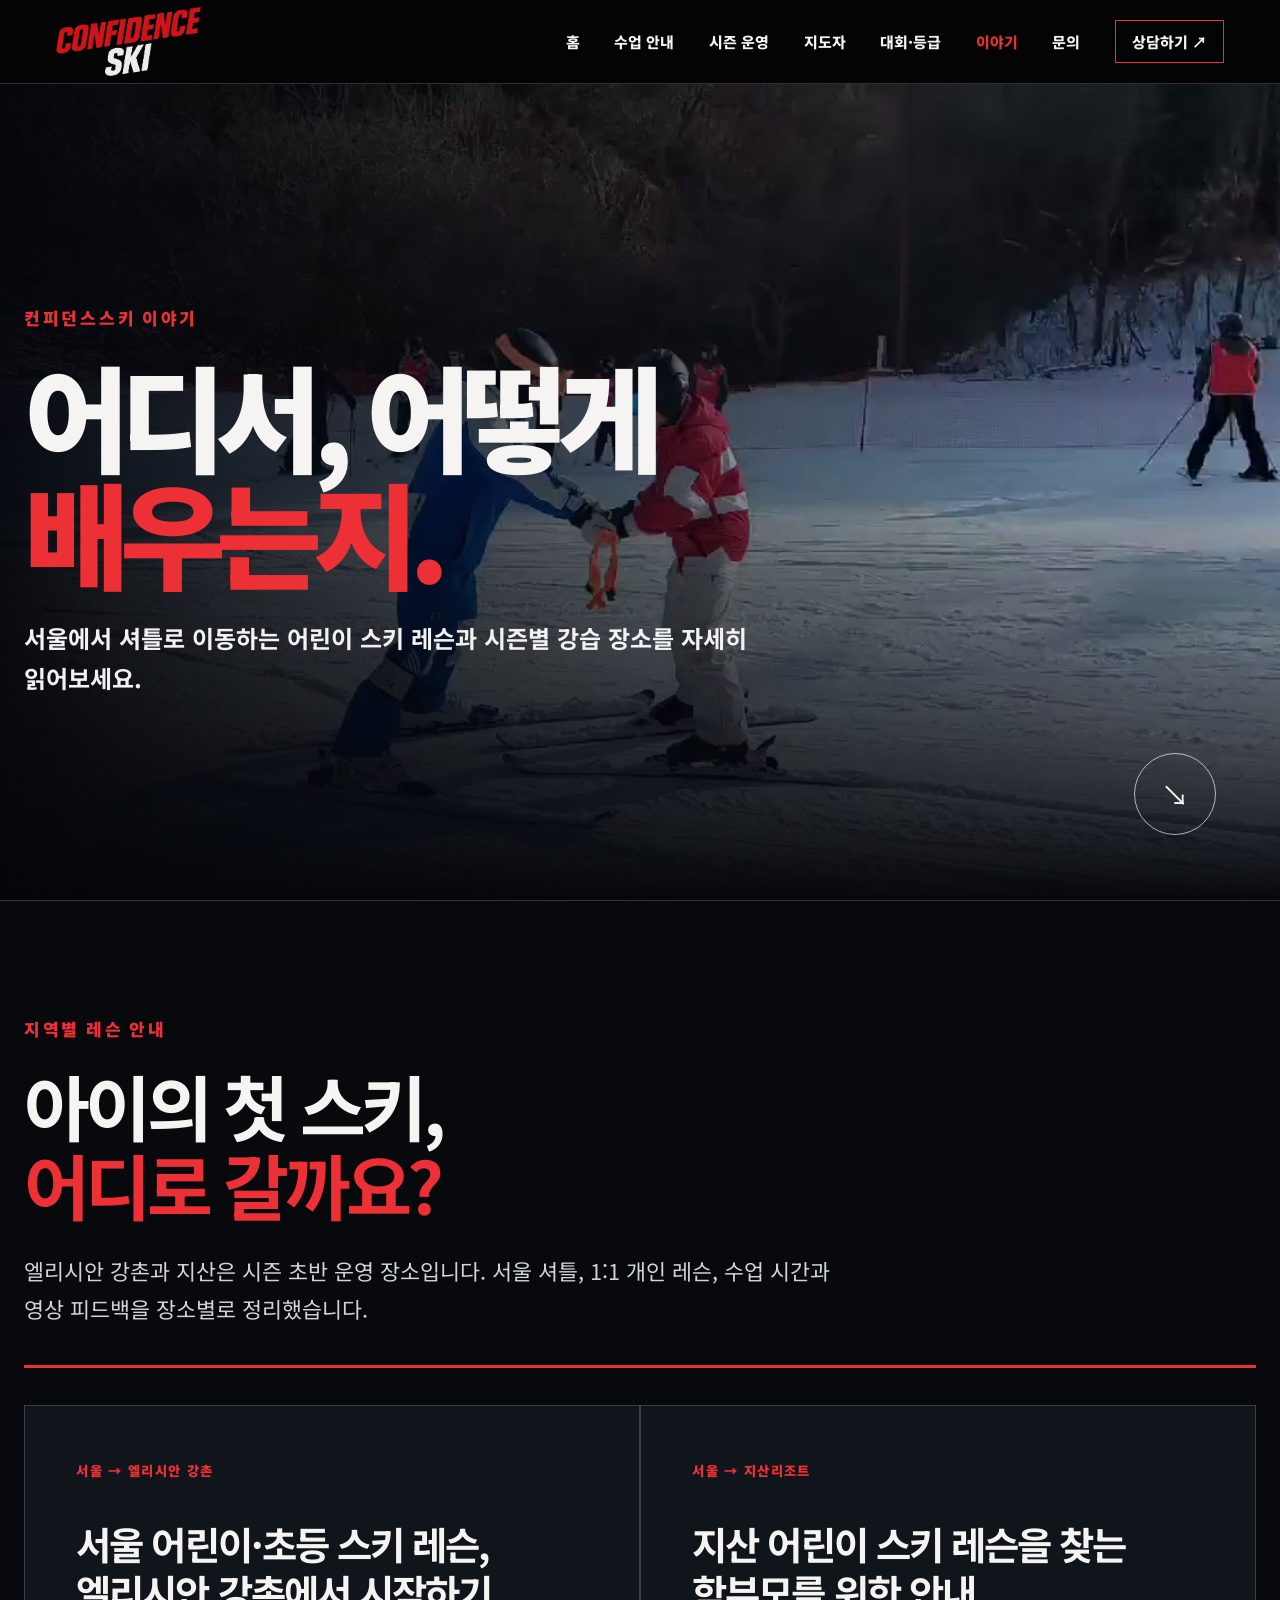
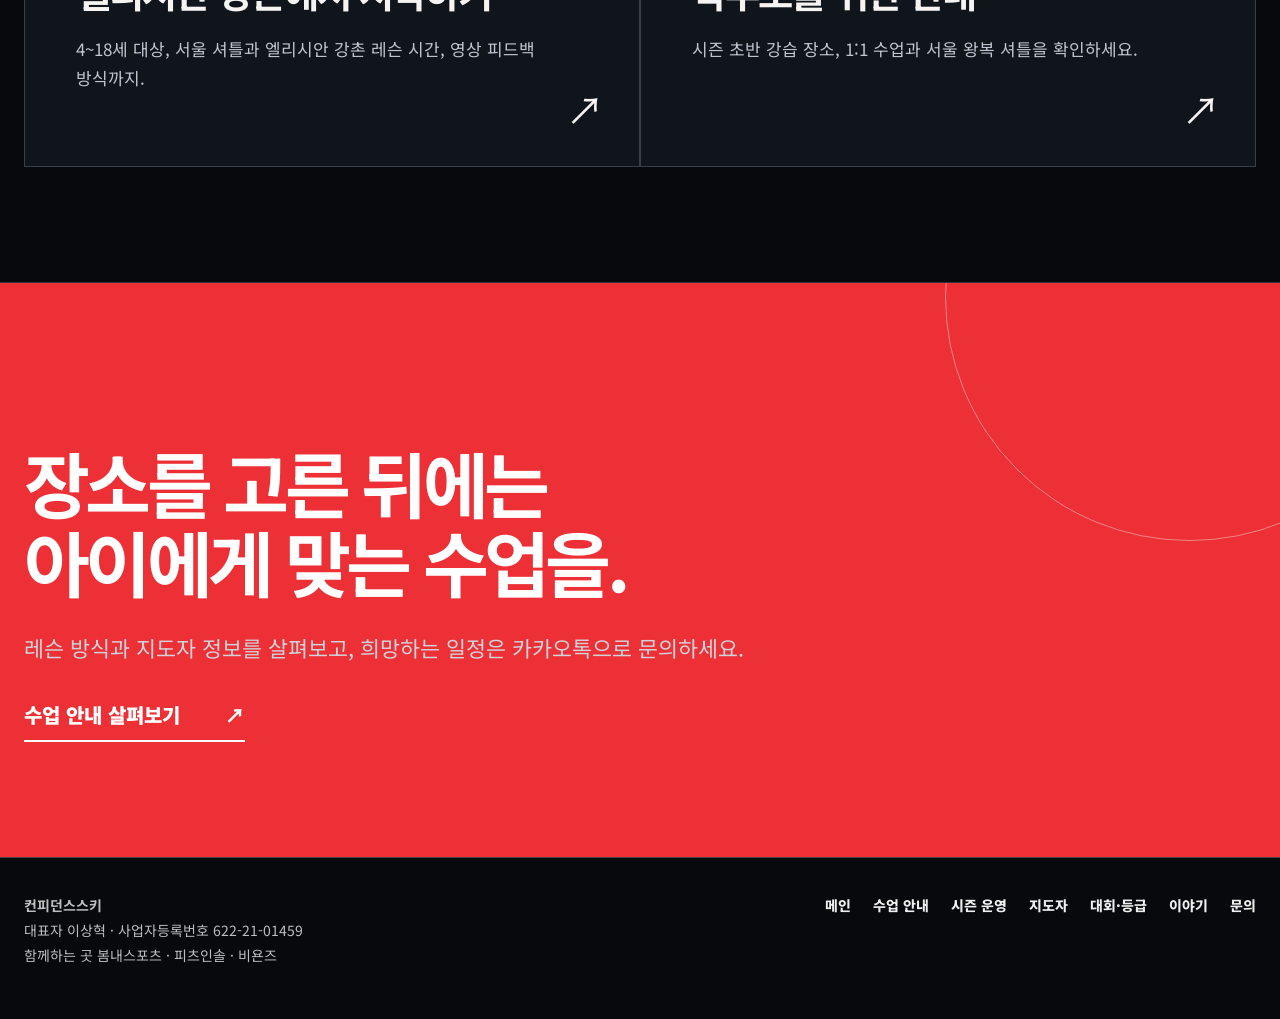
==== blog.html @ f9c4a0e3 "Add files via upload" ====
<!doctype html>
<html lang="ko">
<head><meta charset="utf-8"><meta name="viewport" content="width=device-width,initial-scale=1"><meta name="theme-color" content="#07090d"><meta name="robots" content="index,follow,max-image-preview:large"><meta name="naver-site-verification" content="2ff1b87a0ef66c6ad43697d4f49beaf46e3cd466"><title>서울 어린이 스키 레슨 이야기 | 컨피던스스키</title><meta name="description" content="서울에서 엘리시안 강촌·지산으로 이동하는 어린이 스키 레슨과 셔틀, 수업 방식을 읽어보세요."><link rel="canonical" href="https://confidenceski.vercel.app/blog"><link rel="icon" type="image/png" href="assets/logo.png"><link rel="apple-touch-icon" href="assets/logo.png"><meta property="og:type" content="website"><meta property="og:locale" content="ko_KR"><meta property="og:site_name" content="컨피던스스키"><meta property="og:title" content="서울 어린이 스키 레슨 이야기 | 컨피던스스키"><meta property="og:description" content="서울에서 엘리시안 강촌·지산으로 이동하는 어린이 스키 레슨과 셔틀, 수업 방식을 읽어보세요."><meta property="og:url" content="https://confidenceski.vercel.app/blog"><meta property="og:image" content="https://confidenceski.vercel.app/assets/hero.jpg"><meta property="og:image:alt" content="어린이 스키 강습 현장"><meta name="twitter:card" content="summary_large_image"><meta name="twitter:title" content="서울 어린이 스키 레슨 이야기 | 컨피던스스키"><meta name="twitter:description" content="서울에서 엘리시안 강촌·지산으로 이동하는 어린이 스키 레슨과 셔틀, 수업 방식을 읽어보세요."><meta name="twitter:image" content="https://confidenceski.vercel.app/assets/hero.jpg"><script type="application/ld+json">{"@context":"https://schema.org","@graph":[{"@type":"LocalBusiness","@id":"https://confidenceski.vercel.app/#business","name":"컨피던스스키","alternateName":"Confidence Ski Academy","url":"https://confidenceski.vercel.app/","logo":"https://confidenceski.vercel.app/assets/logo.png","image":"https://confidenceski.vercel.app/assets/og-cover.jpg","description":"4~18세 어린이와 주니어를 위한 스키 개인 레슨과 시즌 강습","areaServed":[{"@type":"AdministrativeArea","name":"서울특별시"},{"@type":"Place","name":"엘리시안 강촌"},{"@type":"Place","name":"지산리조트"},{"@type":"Place","name":"용평리조트"},{"@type":"Place","name":"하이원리조트"},{"@type":"Place","name":"웰리힐리파크"}],"contactPoint":{"@type":"ContactPoint","contactType":"고객 상담","url":"https://pf.kakao.com/_xaxitrX","availableLanguage":"ko"},"sameAs":["https://pf.kakao.com/_xaxitrX"],"employee":[{"@type":"Person","name":"이상혁","jobTitle":"원장","worksFor":{"@id":"https://confidenceski.vercel.app/#business"},"hasCredential":[{"@type":"EducationalOccupationalCredential","name":"KSIA 스키지도자"},{"@type":"EducationalOccupationalCredential","name":"SBAK 스키지도자"},{"@type":"EducationalOccupationalCredential","name":"ISIA 스키지도자"},{"@type":"EducationalOccupationalCredential","name":"생활체육지도자"}]},{"@type":"Person","name":"정준길","jobTitle":"수석 코치","worksFor":{"@id":"https://confidenceski.vercel.app/#business"},"hasCredential":[{"@type":"EducationalOccupationalCredential","name":"KSIA 스키지도자"},{"@type":"EducationalOccupationalCredential","name":"SBAK 스키지도자"}]},{"@type":"Person","name":"양승우","jobTitle":"수석 코치","worksFor":{"@id":"https://confidenceski.vercel.app/#business"},"hasCredential":[{"@type":"EducationalOccupationalCredential","name":"KSIA 스키지도자"},{"@type":"EducationalOccupationalCredential","name":"SBAK 스키지도자"}]},{"@type":"Person","name":"이건명","jobTitle":"코치","worksFor":{"@id":"https://confidenceski.vercel.app/#business"},"hasCredential":[{"@type":"EducationalOccupationalCredential","name":"KSIA 스키지도자"},{"@type":"EducationalOccupationalCredential","name":"SBAK 스키지도자"}]},{"@type":"Person","name":"백서윤","jobTitle":"코치","worksFor":{"@id":"https://confidenceski.vercel.app/#business"}},{"@type":"Person","name":"장준용","jobTitle":"코치","worksFor":{"@id":"https://confidenceski.vercel.app/#business"},"hasCredential":[{"@type":"EducationalOccupationalCredential","name":"KSIA 스키지도자"},{"@type":"EducationalOccupationalCredential","name":"SBAK 스키지도자"}]}]},{"@type":"WebSite","@id":"https://confidenceski.vercel.app/#website","name":"컨피던스스키","url":"https://confidenceski.vercel.app/","publisher":{"@id":"https://confidenceski.vercel.app/#business"},"inLanguage":"ko-KR"},{"@type":"Blog","@id":"https://confidenceski.vercel.app/blog#webpage","url":"https://confidenceski.vercel.app/blog","name":"서울 어린이 스키 레슨 이야기 | 컨피던스스키","description":"서울에서 엘리시안 강촌·지산으로 이동하는 어린이 스키 레슨과 셔틀, 수업 방식을 읽어보세요.","inLanguage":"ko-KR","isPartOf":{"@id":"https://confidenceski.vercel.app/#website"}}]}</script><link href="https://fonts.googleapis.com/css2?family=Barlow+Condensed:wght@600;700;800;900&family=Noto+Sans+KR:wght@400;500;600;700;800;900&display=swap" rel="stylesheet"><link rel="stylesheet" href="site-detail.css"><link rel="stylesheet" href="editorial.css"></head>
<body class="editorial-page blog-page">
<a class="skip" href="#main">본문으로 이동</a>
<main id="main">
  <section class="ed-hero" aria-labelledby="blog-title">
    <img src="assets/hero.jpg" alt="지도자와 어린이가 함께한 스키 강습 장면" fetchpriority="high">
    <div class="wrap"><span class="ed-tag">컨피던스스키 이야기</span><h1 id="blog-title"><span>어디서, 어떻게</span> <em>배우는지.</em></h1><p>서울에서 셔틀로 이동하는 어린이 스키 레슨과 시즌별 강습 장소를 자세히 읽어보세요.</p></div>
    <span class="hero-corner" aria-hidden="true">↘</span>
  </section>
  <section class="ed-section" aria-labelledby="blog-list-title">
    <div class="wrap">
      <span class="ed-tag ed-reveal">지역별 레슨 안내</span><h2 class="ed-reveal" id="blog-list-title">아이의 첫 스키,<br> <em>어디로 갈까요?</em></h2>
      <p class="lead ed-reveal">엘리시안 강촌과 지산은 시즌 초반 운영 장소입니다. 서울 셔틀, 1:1 개인 레슨, 수업 시간과 영상 피드백을 장소별로 정리했습니다.</p>
      <div class="ed-rule"></div>
      <div class="blog-index">
        <a class="ed-reveal" href="elysian-seoul"><small>서울 → 엘리시안 강촌</small><h3>서울 어린이·초등 스키 레슨, 엘리시안 강촌에서 시작하기</h3><p>4~18세 대상, 서울 셔틀과 엘리시안 강촌 레슨 시간, 영상 피드백 방식까지.</p><span class="arrow" aria-hidden="true">↗</span></a>
        <a class="ed-reveal" href="jisan-seoul"><small>서울 → 지산리조트</small><h3>지산 어린이 스키 레슨을 찾는 학부모를 위한 안내</h3><p>시즌 초반 강습 장소, 1:1 수업과 서울 왕복 셔틀을 확인하세요.</p><span class="arrow" aria-hidden="true">↗</span></a>
      </div>
    </div>
  </section>
  <section class="ed-section ed-cta">
    <div class="wrap"><span class="ed-tag">LESSON</span><h2>장소를 고른 뒤에는<br> 아이에게 맞는 수업을.</h2><p class="lead">레슨 방식과 지도자 정보를 살펴보고, 희망하는 일정은 카카오톡으로 문의하세요.</p><a href="lesson">수업 안내 살펴보기 <span aria-hidden="true">↗</span></a></div>
  </section>
</main>
<footer><div class="wrap"><div><strong>컨피던스스키</strong><p>대표자 이상혁 · 사업자등록번호 <span class="business-number">622-21-01459</span><br>함께하는 곳 봄내스포츠 · 피츠인솔 · 비욘즈</p></div><nav aria-label="하단 메뉴"><a href="/">메인</a><a href="lesson">수업 안내</a><a href="season">시즌 운영</a><a href="coaches">지도자</a><a href="race">대회·등급</a><a href="blog">이야기</a><a href="contact">문의</a></nav></div></footer>
<script src="detail-nav.js" defer></script><script src="editorial.js" defer></script>
</body></html>
---- site-detail.css ----
:root{--red:#ec3035;--white:#f5f4f2;--black:#050505}*{box-sizing:border-box}html{scroll-behavior:smooth}body{margin:0;background:#080808;color:var(--white);font-family:SUIT,'Apple SD Gothic Neo',sans-serif}a{color:inherit;text-decoration:none}img{display:block;max-width:100%}button{font:inherit}.skip{position:absolute;left:-999px;top:8px;z-index:100;padding:10px;background:#fff;color:#000}.skip:focus{left:8px}.back{position:absolute;z-index:20;left:clamp(20px,5vw,80px);top:35px;font-size:16px;font-weight:900;border-bottom:2px solid var(--red);padding-bottom:7px}.back:hover{color:#ff696d}.detail-hero{min-height:78svh;position:relative;display:flex;align-items:end;padding:120px clamp(24px,7vw,110px) 95px;overflow:hidden;isolation:isolate}.detail-hero::before{content:"";position:absolute;inset:0;z-index:-2;background-size:cover;background-position:center}.detail-hero::after{content:"";position:absolute;inset:0;z-index:-1;background:linear-gradient(90deg,rgba(0,0,0,.9),rgba(0,0,0,.32)),linear-gradient(0deg,rgba(0,0,0,.72),transparent 55%)}.detail-hero .inner{width:min(100%,1400px);margin:auto}.detail-hero .tag{font:900 14px 'Nunito Sans',SUIT,sans-serif;letter-spacing:.16em;color:#ff6266}.detail-hero h1{font-size:clamp(60px,8.6vw,132px);line-height:1.08;letter-spacing:-.075em;word-break:keep-all;margin:25px 0}.detail-hero h1 em{font-style:normal;color:var(--red)}.detail-hero p{font-size:clamp(19px,1.5vw,24px);line-height:1.6;font-weight:700;max-width:680px;margin:0}.lesson-page .detail-hero::before{background-image:url('assets/lesson.webp');background-position:center 43%}.season-page .detail-hero::before{background-image:url('assets/stage3.jpg');background-position:center 52%}.coaches-page .detail-hero::before{background-image:url('assets/team.jpg');background-position:center 50%}.coaches-page .detail-hero{align-items:center}.coaches-page .detail-hero::after{background:linear-gradient(90deg,rgba(0,0,0,.94),rgba(0,0,0,.56),rgba(0,0,0,.16))}
.wrap{width:min(100% - 48px,1380px);margin:auto}.section{padding:clamp(85px,10vw,155px) 0}.eyebrow{font-size:14px;font-weight:900;letter-spacing:.12em;color:var(--red);margin:0 0 22px}.section h2{font-size:clamp(38px,5.6vw,78px);line-height:1.14;letter-spacing:-.06em;word-break:keep-all;margin:0 0 30px}.section p{font-size:18px;line-height:1.7;word-break:keep-all}.lead{max-width:850px}.red{color:var(--red)}.link-line{display:inline-flex;align-items:center;gap:35px;border-bottom:2px solid var(--red);padding-bottom:8px;font-size:17px;font-weight:900}.link-line:hover{color:#ff787b}
.lesson-intro{background:#0b0b0b}.intro-grid{display:grid;grid-template-columns:1fr .9fr;gap:7vw;align-items:end}.intro-grid p{color:#d5d5d5}.big-stat{font:900 clamp(95px,13vw,180px) 'Nunito Sans',sans-serif;color:var(--red);letter-spacing:-.09em;line-height:.9}.big-stat small{font:700 17px SUIT,sans-serif;color:#ddd;letter-spacing:0;display:block;margin-top:20px}.programs{background:#151515}.program-grid{display:grid;grid-template-columns:1fr 1fr;gap:3vw}.program{border-top:2px solid var(--red);padding-top:28px}.program .no{font:900 17px 'Nunito Sans',sans-serif;color:var(--red)}.program h3{font-size:clamp(31px,3vw,50px);letter-spacing:-.05em;margin:20px 0 12px}.program p{color:#d5d5d5;margin:0 0 22px}.program img{width:100%;height:340px;object-fit:cover;margin-top:32px}.process{background:#090909}.process-row{display:grid;grid-template-columns:70px .8fr 1.2fr;gap:25px;align-items:center;border-top:1px solid #555;padding:28px 0}.process-row:last-child{border-bottom:1px solid #555}.process-row span{color:var(--red);font:900 17px 'Nunito Sans',sans-serif}.process-row h3{font-size:clamp(24px,2.6vw,37px);letter-spacing:-.05em;margin:0}.process-row p{margin:0;color:#ccc}.faq details{border-top:1px solid #555}.faq details:last-child{border-bottom:1px solid #555}.faq summary{list-style:none;cursor:pointer;padding:23px 40px 23px 0;font-size:20px;font-weight:800;position:relative}.faq summary::-webkit-details-marker{display:none}.faq summary::after{content:"+";position:absolute;right:0;color:var(--red);font-size:26px}.faq details[open] summary::after{content:"−"}.faq details p{color:#c9c9c9;margin:0 0 25px}
.season-lead{background:#090909}.route-section{background:#111}.route-row{display:grid;grid-template-columns:.72fr 1.28fr;gap:5vw;align-items:center;padding:55px 0;border-top:1px solid #555}.route-row:nth-child(even){grid-template-columns:1.28fr .72fr}.route-row:nth-child(even) .route-copy{order:2}.route-row:last-child{border-bottom:1px solid #555}.route-copy .stage-no{font:900 17px 'Nunito Sans',sans-serif;color:var(--red)}.route-copy h3{font-size:clamp(34px,4vw,64px);letter-spacing:-.06em;margin:20px 0 12px;word-break:keep-all}.route-copy .date{font-size:20px;font-weight:800;color:#eee}.route-copy p{color:#c8c8c8}.route-row img{width:100%;height:410px;object-fit:cover}.season-close{background:#080808}
.team-intro{background:#090909}.coach-list{background:#111}.coach-row{display:grid;grid-template-columns:260px 1fr;gap:5vw;align-items:center;padding:28px 0;border-top:1px solid #555}.coach-row:last-child{border-bottom:1px solid #555}.coach-row img{width:260px;height:290px;object-fit:cover;object-position:center top;background:#222}.coach-row .rank{color:var(--red);font:900 16px 'Nunito Sans',sans-serif}.coach-row h3{font-size:clamp(34px,4vw,62px);letter-spacing:-.06em;margin:10px 0}.coach-row h3 small{font-size:18px;letter-spacing:0;color:#bbb;vertical-align:middle;margin-left:10px}.coach-row ul{margin:0;padding-left:19px;color:#d1d1d1;font-size:17px;line-height:1.8}.director-quote{background:var(--red);padding:85px 0}.director-quote blockquote{font-size:clamp(31px,4vw,57px);line-height:1.35;letter-spacing:-.055em;font-weight:900;margin:0 0 20px}.director-quote cite{font-style:normal;font-weight:800}
.closing{padding:110px 0;background:#050505}.closing h2{font-size:clamp(45px,6vw,85px);margin-bottom:35px}footer{border-top:1px solid #444;padding:35px 0 50px;color:#bdbdbd;font-size:14px;line-height:1.8}footer .wrap{display:flex;justify-content:space-between;gap:30px}footer img{width:120px;height:max-content}footer nav{display:flex;gap:22px;flex-wrap:wrap;font-weight:800;color:#eee}footer p{margin:0}
@media(max-width:850px){.intro-grid,.program-grid,.route-row,.route-row:nth-child(even){grid-template-columns:1fr}.route-row:nth-child(even) .route-copy{order:0}.big-stat{margin-top:30px}.process-row{grid-template-columns:40px 1fr}.process-row p{grid-column:2}.route-row img{height:330px}.coach-row{grid-template-columns:180px 1fr}.coach-row img{width:180px;height:220px}}
@media(max-width:600px){.detail-hero{min-height:670px;padding:100px 24px 75px}.detail-hero h1{font-size:clamp(53px,12vw,72px)}.detail-hero p{font-size:17px}.detail-hero::after{background:linear-gradient(0deg,rgba(0,0,0,.94),rgba(0,0,0,.47) 65%,rgba(0,0,0,.27))}.coaches-page .detail-hero::after{background:linear-gradient(0deg,rgba(0,0,0,.95),rgba(0,0,0,.6) 65%,rgba(0,0,0,.23))}.wrap{width:min(100% - 40px,1380px)}.section{padding:78px 0}.section h2{font-size:39px}.section p{font-size:16px}.program img,.route-row img{height:250px}.process-row{padding:22px 0}.process-row p{font-size:15px}.coach-row{grid-template-columns:105px 1fr;gap:20px}.coach-row img{width:105px;height:145px}.coach-row h3{font-size:29px}.coach-row h3 small{display:block;margin:1px 0 0;font-size:14px}.coach-row ul{font-size:14px;line-height:1.6;padding-left:16px}.coach-row .rank{font-size:13px}footer .wrap{display:block}footer nav{margin:25px 0}footer img{width:100px}}
@media(prefers-reduced-motion:reduce){html{scroll-behavior:auto}}
.season-page .detail-hero{align-items:center;text-align:center}
.season-page .detail-hero p{margin:auto}
.season-page .detail-hero::after{background:linear-gradient(0deg,rgba(0,0,0,.62),rgba(0,0,0,.55)),radial-gradient(ellipse at center,rgba(0,0,0,.28),transparent 80%)}
.coaches-page .detail-hero .inner{display:flex;flex-direction:column;align-items:flex-end;text-align:right}
.coaches-page .detail-hero::after{background:linear-gradient(270deg,rgba(0,0,0,.94),rgba(0,0,0,.55) 56%,rgba(0,0,0,.15))}
@media(max-width:600px){.coaches-page .detail-hero .inner{align-items:flex-start;text-align:left}.coaches-page .detail-hero::after{background:linear-gradient(0deg,rgba(0,0,0,.95),rgba(0,0,0,.6) 65%,rgba(0,0,0,.23))}}
.has-detail-nav{font-family:'Noto Sans KR',sans-serif}.has-detail-nav .back{display:none}.detail-nav{position:sticky;top:0;z-index:100;height:84px;display:flex;align-items:center;justify-content:space-between;padding:0 clamp(25px,4.4vw,75px);background:rgba(5,5,5,.94);backdrop-filter:blur(15px);border-bottom:1px solid #303030}.detail-brand img{width:145px;height:auto}.detail-nav nav{display:flex;align-items:center;gap:clamp(18px,2.7vw,46px);font-size:15px;font-weight:800}.detail-nav nav a{white-space:nowrap}.detail-nav nav a:hover,.detail-nav nav a[aria-current=page]{color:var(--red)}.detail-nav .detail-contact{border:1px solid var(--red);padding:10px 16px}.detail-menu{display:none;border:0;background:none;color:#fff;padding:10px}.detail-menu span{display:block;width:25px;height:2px;background:#fff;margin:6px 0}.has-detail-nav .detail-hero{min-height:calc(78svh - 84px)}.has-detail-nav .detail-hero h1{font-weight:900;letter-spacing:-.086em;animation:detail-rise .85s .14s both}.has-detail-nav .detail-hero p{animation:detail-rise .85s .28s both}.has-detail-nav .detail-hero .tag{font-family:'Barlow Condensed','Noto Sans KR',sans-serif;font-size:19px;animation:detail-rise .85s both}.has-detail-nav .detail-hero::before{animation:detail-photo 1.4s both}.has-detail-nav .section h2,.has-detail-nav .closing h2{font-weight:900;letter-spacing:-.075em}.has-detail-nav .eyebrow,.has-detail-nav .stage-no,.has-detail-nav .rank,.has-detail-nav .program .no{font-family:'Barlow Condensed','Noto Sans KR',sans-serif;font-size:19px;letter-spacing:.08em}.has-detail-nav .big-stat{font-family:'Barlow Condensed',sans-serif}.has-detail-nav .program h3,.has-detail-nav .route-copy h3,.has-detail-nav .coach-row h3{font-weight:900;letter-spacing:-.075em}@keyframes detail-rise{from{opacity:0;transform:translateY(35px)}to{opacity:1;transform:none}}@keyframes detail-photo{from{transform:scale(1.08)}to{transform:scale(1)}}
.process-row{grid-template-columns:.8fr 1.2fr}
@media(max-width:850px){.process-row{grid-template-columns:1fr}.process-row p{grid-column:auto}}
@media(max-width:760px){.detail-nav{height:70px;padding:0 22px}.detail-brand img{width:115px}.detail-menu{display:block}.detail-nav nav{display:none;position:absolute;top:70px;left:0;right:0;background:#090909;padding:18px 25px 25px;flex-direction:column;align-items:flex-start;gap:17px;border-bottom:1px solid #555}.detail-nav.is-open nav{display:flex}.has-detail-nav .detail-hero{min-height:calc(78svh - 70px)}}
@media(prefers-reduced-motion:reduce){.has-detail-nav .detail-hero h1,.has-detail-nav .detail-hero p,.has-detail-nav .detail-hero .tag,.has-detail-nav .detail-hero::before{animation:none!important}}
.director-quote blockquote{word-break:keep-all}
.director-quote .quote-intent,.director-quote .quote-brand{white-space:nowrap}

/* Different chapters reveal their own subject, while text remains readable without JS. */
.has-detail-nav .detail-hero{min-height:max(570px,calc(78svh - 84px))}
.has-detail-nav .detail-hero h1{font-size:clamp(50px,7.2vw,110px);max-width:1200px}
.season-page .detail-hero .inner{display:flex;flex-direction:column;align-items:center;text-align:center}
.season-page .detail-hero h1{display:flex;flex-direction:column;align-items:center;width:100%;margin-inline:auto;text-align:center}
.season-page .detail-hero h1 span,.season-page .detail-hero h1 em{display:block;max-width:100%;text-align:center}
.coaches-page .detail-hero h1{width:100%;font-size:clamp(34px,6.5vw,96px)}
.business-number{white-space:nowrap}
.lesson-page .detail-hero::before{animation:lesson-hero-image 1.5s both}
.lesson-page .detail-hero h1 em{display:inline-block;animation:lesson-hero-accent .9s .38s both}
.season-page .detail-hero::before{animation:season-hero-image 2s both}
.season-page .detail-hero .tag::after{content:'';display:block;width:min(280px,55vw);height:2px;background:var(--red);margin:16px auto 0;transform-origin:center;animation:season-line 1s .32s both}
.coaches-page .detail-hero::before{animation:coach-hero-image 1.8s both}
.coaches-page .detail-hero h1 em{display:inline-block;animation:coach-hero-copy .95s .42s both}
@keyframes lesson-hero-image{from{transform:scale(1.15) translateX(-4%);filter:grayscale(.6)}to{transform:none;filter:none}}
@keyframes lesson-hero-accent{from{opacity:0;clip-path:inset(0 100% 0 0)}to{opacity:1;clip-path:inset(0)}}
@keyframes season-hero-image{from{transform:scale(1.18);filter:blur(4px) saturate(.55)}to{transform:none;filter:none}}
@keyframes season-line{from{transform:scaleX(0)}to{transform:scaleX(1)}}
@keyframes coach-hero-image{from{transform:scale(1.08);filter:grayscale(1)}to{transform:none;filter:grayscale(0)}}
@keyframes coach-hero-copy{from{opacity:0;transform:translateY(36px)}to{opacity:1;transform:none}}
.program-grid{align-items:stretch}
.program{display:flex;flex-direction:column}
.program h3{min-height:1.3em}
.program p{min-height:3.4em}
.program img{margin-top:auto;aspect-ratio:1.5;height:auto;object-fit:cover}
.process-row{position:relative;overflow:hidden}
.process-row::before{content:'';position:absolute;top:0;left:0;width:100%;height:2px;background:var(--red);transform:scaleX(0);transform-origin:left;transition:transform 1s cubic-bezier(.2,.7,.2,1)}
.motion-ready .process-row.in-view::before{transform:scaleX(1)}
.coach-row{grid-template-columns:minmax(180px,1fr) minmax(200px,270px) minmax(260px,1fr);gap:clamp(25px,4vw,65px);min-height:360px}
.coach-identity{text-align:right}
.coach-identity h3 small{display:block;margin:8px 0 0}
.coach-row img{width:100%;height:315px;object-fit:cover;object-position:center 15%}
.coach-career ul{margin:0}
.season-page .route-row{overflow:hidden}
.season-page .route-row img{filter:saturate(.8)}
.season-page .route-row.in-view img{filter:saturate(1)}
.motion-ready.lesson-page .program,.motion-ready.lesson-page .process-row h3,.motion-ready.lesson-page .process-row p,.motion-ready.season-page .route-copy,.motion-ready.season-page .route-row img,.motion-ready.coaches-page .coach-row>*{opacity:0;transition:opacity .75s,transform .9s cubic-bezier(.2,.72,.2,1),filter 1s}
.motion-ready.lesson-page .program{transform:translateY(60px)}
.motion-ready.lesson-page .program:nth-child(2){transition-delay:.18s}
.motion-ready.lesson-page .process-row h3{transform:translateX(-45px)}
.motion-ready.lesson-page .process-row p{transform:translateX(45px);transition-delay:.14s}
.motion-ready.season-page .route-copy{transform:translateY(45px)}
.motion-ready.season-page .route-row img{transform:scale(1.15);clip-path:inset(0 100% 0 0);transition:opacity .8s,transform 1.1s,clip-path 1s cubic-bezier(.22,.75,.14,1),filter 1s}
.motion-ready.season-page .route-row:nth-child(even) img{clip-path:inset(0 0 0 100%)}
.motion-ready.coaches-page .coach-row img{transform:translateY(70px);transition-delay:.08s}
.motion-ready.coaches-page .coach-row .coach-identity{transform:translateY(70px);transition-delay:.26s}
.motion-ready.coaches-page .coach-row .coach-career{transform:translateY(70px);transition-delay:.44s}
.motion-ready.lesson-page .in-view.program,.motion-ready.lesson-page .in-view.process-row h3,.motion-ready.lesson-page .in-view.process-row p,.motion-ready.season-page .in-view.route-row .route-copy,.motion-ready.season-page .in-view.route-row img,.motion-ready.coaches-page .in-view.coach-row>*{opacity:1;transform:none}
.motion-ready.season-page .in-view.route-row img{clip-path:inset(0)}
/* Intro, evidence, route, people and closing each have their own entrance. */
.section,.director-quote{overflow-x:clip}
.motion-ready .section>.wrap>.eyebrow,.motion-ready .section .intro-grid .eyebrow{opacity:.55;letter-spacing:.28em;transition:opacity .65s,letter-spacing .8s}
.motion-ready .section.in-view>.wrap>.eyebrow,.motion-ready .section.in-view .intro-grid .eyebrow{opacity:1;letter-spacing:.12em}
.motion-ready .lesson-intro h2{opacity:.6;transform:translateX(-45px);transition:opacity .7s,transform .85s}
.motion-ready .lesson-intro.in-view h2{opacity:1;transform:none}
.motion-ready .lesson-intro .big-stat{opacity:.6;transform:scale(.82);transform-origin:left bottom;transition:opacity .7s,transform .85s cubic-bezier(.18,.75,.14,1)}
.motion-ready .lesson-intro.in-view .big-stat{opacity:1;transform:none}
.motion-ready .programs h2{opacity:.55;transform:translateY(36px);transition:opacity .7s,transform .8s}
.motion-ready .programs.in-view h2{opacity:1;transform:none}
.program img{filter:grayscale(.45);transition:filter .7s,transform .75s}
.program:hover img,.program:focus-within img{filter:none;transform:scale(1.025)}
.motion-ready .process h2{opacity:.55;clip-path:inset(0 0 45% 0);transition:opacity .8s,clip-path .9s}
.motion-ready .process.in-view h2{opacity:1;clip-path:inset(0)}
.process-row{transition:background .45s}
.process-row:hover{background:#171717}
.motion-ready .faq h2{opacity:.55;transform:translateX(45px);transition:opacity .7s,transform .85s}
.motion-ready .faq.in-view h2{opacity:1;transform:none}
.motion-ready .faq details{opacity:.6;transform:translateY(17px);transition:opacity .55s,transform .65s}
.motion-ready .faq details.in-view{opacity:1;transform:none}
.faq details[open]{background:#171717;padding-inline:16px;transition:background .35s,padding .35s}
.faq summary:hover{color:#ff686e}
.motion-ready .season-lead h2{opacity:.6;transform:translateX(-50px);transition:opacity .7s,transform .85s}
.motion-ready .season-lead.in-view h2{opacity:1;transform:none}
.motion-ready .season-lead .intro-grid>p{opacity:.6;transform:translateY(35px);transition:opacity .7s .13s,transform .85s .13s}
.motion-ready .season-lead.in-view .intro-grid>p{opacity:1;transform:none}
.route-row{position:relative}
.route-row::before{content:'';position:absolute;left:0;right:0;top:-1px;height:2px;background:#ef303a;transform:scaleX(0);transform-origin:left;transition:transform 1s}
.route-row:nth-child(even)::before{transform-origin:right}
.route-row.in-view::before{transform:scaleX(1)}
.route-row img{transition:filter 1s,transform 1.1s,clip-path 1s}
.route-row:hover img{filter:saturate(1.2)}
.motion-ready .team-intro h2{opacity:.55;transform:translateY(38px);transition:opacity .7s,transform .8s}
.motion-ready .team-intro.in-view h2{opacity:1;transform:none}
.motion-ready .director-quote blockquote{opacity:.55;transform:translateY(42px);transition:opacity .7s,transform .85s}
.motion-ready .director-quote cite{display:block;opacity:.55;transform:translateX(-25px);transition:opacity .6s .25s,transform .7s .25s}
.motion-ready .director-quote.in-view blockquote,.motion-ready .director-quote.in-view cite{opacity:1;transform:none}
.coach-row img{filter:grayscale(.75);transition:filter .9s,transform .9s,opacity .75s}
.coach-row.in-view img,.coach-row:hover img{filter:none}
.motion-ready .coach-list h2{opacity:.55;transform:translateX(-48px);transition:opacity .7s,transform .85s}
.motion-ready .coach-list.in-view h2{opacity:1;transform:none}
.motion-ready .closing h2{opacity:.55;transform:translateY(40px);transition:opacity .7s,transform .85s}
.motion-ready .closing.in-view h2{opacity:1;transform:none}
.closing .link-line{position:relative;transition:gap .25s,color .25s}
.closing .link-line:hover{gap:50px}
.closing .link-line::after{content:'';position:absolute;left:0;bottom:-2px;width:100%;height:2px;background:#fff;transform:scaleX(0);transform-origin:left;transition:transform .8s}
.closing.in-view .link-line::after{transform:scaleX(1)}
@media(max-width:850px){
  .coach-row{grid-template-columns:minmax(140px,1fr) minmax(170px,240px) minmax(210px,1fr);gap:22px}
  .coach-row img{height:270px}
}
@media(max-width:760px){
  .has-detail-nav .detail-hero{min-height:max(570px,calc(85svh - 70px))}
  .has-detail-nav .detail-hero h1{font-size:clamp(43px,9vw,75px)}
  .lesson-page .closing h2{font-size:clamp(30px,8.6vw,40px)}
  .coaches-page .detail-hero h1{font-size:clamp(34px,7.5vw,56px)}
  .program h3,.program p{min-height:0}
  .program img{aspect-ratio:1.35}
  .coach-row{grid-template-columns:minmax(0,1fr) minmax(0,1.25fr);gap:18px;min-height:0;padding:35px 0}
  .coach-row img{grid-column:1 / -1;grid-row:1;width:min(54%,220px);height:auto;aspect-ratio:.78;margin:auto}
  .coach-identity{grid-column:1;grid-row:2;text-align:left;align-self:start}
  .coach-career{grid-column:2;grid-row:2;align-self:start;margin-top:clamp(18px,5vw,26px)}
  .coach-row .rank{font-size:12px}
  .coach-row h3{font-size:clamp(25px,6vw,38px)}
  .coach-row ul{font-size:clamp(12px,3vw,15px);line-height:1.55;padding-left:16px}
  .coach-list h2{font-size:clamp(32px,8vw,48px)}
}
@media(max-width:400px){.coach-row h3{font-size:25px}.coach-row ul{font-size:12px}.coach-row img{aspect-ratio:.68}}
@media(prefers-reduced-motion:reduce){
  .detail-hero::before,.detail-hero h1 em,.season-page .detail-hero .tag::after{animation:none!important}
  .motion-ready.lesson-page .program,.motion-ready.lesson-page .process-row h3,.motion-ready.lesson-page .process-row p,.motion-ready.season-page .route-copy,.motion-ready.season-page .route-row img,.motion-ready.coaches-page .coach-row>*{opacity:1;transform:none;clip-path:none;transition:none}
  .process-row::before{transform:none}
  .motion-ready .section h2,.motion-ready .section .eyebrow,.motion-ready .section .intro-grid>p,.motion-ready .section .big-stat,.motion-ready .faq details,.motion-ready .director-quote blockquote,.motion-ready .director-quote cite,.motion-ready .closing h2{opacity:1!important;transform:none!important;clip-path:none!important;letter-spacing:inherit!important;transition:none!important}
}
.info-band{background:#10141b;position:relative;overflow:hidden}
.info-band:before{content:'';position:absolute;top:0;left:0;width:100%;height:4px;background:var(--red);transform:scaleX(0);transform-origin:left;transition:transform 1.2s cubic-bezier(.15,.7,.1,1)}
.info-band.in-view:before{transform:scaleX(1)}
.info-band .wrap{display:grid;grid-template-columns:.7fr 1.3fr;gap:7vw;align-items:start}
.info-band .index-word{font:900 clamp(90px,13vw,190px)/.9 'Barlow Condensed',sans-serif;color:#ec3035;letter-spacing:-.07em}
.info-band h2{margin-top:0}
.info-band p{color:#cbd0d6}
.info-band a{display:inline-block;border-bottom:2px solid var(--red);padding:9px 0;font-weight:900;margin-top:16px}
.info-band a:hover{color:#ff7075}
@media(max-width:760px){.info-band .wrap{grid-template-columns:1fr;gap:35px}.info-band .index-word{font-size:90px}}
@media(prefers-reduced-motion:reduce){.info-band:before{transform:none}}

@media(max-width:1190px){.detail-menu{display:block}.detail-nav nav{display:none;position:absolute;top:100%;left:0;right:0;background:#090909;padding:18px 25px 25px;flex-direction:column;align-items:flex-start;gap:17px;border-bottom:1px solid #555}.detail-nav.is-open nav{display:flex}}
---- editorial.css ----
:root{--signal:#ec3035;--fog:#b8bdc5;--panel:#13161d}
.editorial-page{overflow-x:clip;background:#07090d}
.editorial-page .detail-nav{position:sticky}
.editorial-page main{overflow:clip}
.ed-hero{position:relative;min-height:min(830px,calc(100svh - 84px));display:flex;align-items:flex-end;isolation:isolate;overflow:hidden;background:#080a0e}
.ed-hero img,.ed-hero video{position:absolute;inset:0;width:100%;height:100%;object-fit:cover;z-index:-3}
.ed-hero:before{content:'';position:absolute;inset:0;z-index:-2;background:linear-gradient(90deg,rgba(3,5,10,.96),rgba(3,5,10,.4) 62%,rgba(3,5,10,.1)),linear-gradient(0deg,#07090d,transparent 50%)}
.ed-hero:after{content:'';position:absolute;inset:0;z-index:-1;background:linear-gradient(135deg,#080a0e 49.8%,transparent 50.2%);transform-origin:left bottom;animation:ed-curtain 1.35s cubic-bezier(.75,0,.15,1) both}
.ed-hero .wrap{padding:110px 0 92px;position:relative}
.ed-tag{display:block;font:900 17px 'Barlow Condensed','Noto Sans KR',sans-serif;letter-spacing:.16em;color:var(--signal);text-transform:uppercase;margin-bottom:25px}
.ed-hero h1{font-size:clamp(58px,9vw,132px);line-height:1.02;letter-spacing:-.085em;word-break:keep-all;max-width:1050px;margin:0;font-weight:900}
.ed-hero h1 em{color:var(--signal);font-style:normal}
.ed-hero h1 span,.ed-hero h1 em{display:block;animation:ed-rise 1s cubic-bezier(.2,.75,.2,1) both}
.ed-hero h1 em{animation-delay:.27s}
.ed-hero p{font-size:clamp(18px,2vw,24px);font-weight:700;line-height:1.65;max-width:740px;margin:28px 0 0;color:#f1f2f3;animation:ed-rise .9s .55s both}
.ed-hero .hero-corner{position:absolute;right:5vw;bottom:65px;width:82px;height:82px;border:1px solid rgba(255,255,255,.65);border-radius:50%;display:grid;place-items:center;font-size:28px;animation:ed-spin 6s linear infinite}
.ed-section{padding:clamp(82px,9vw,150px) 0;border-top:1px solid #30343d}
.ed-section h2{font-size:clamp(40px,5.6vw,82px);line-height:1.1;letter-spacing:-.065em;word-break:keep-all;margin:0 0 28px}
.ed-section h2 em{color:var(--signal);font-style:normal}
.ed-section .lead{font-size:clamp(18px,1.7vw,23px);line-height:1.75;color:#d0d4da;max-width:850px}
.ed-section p{word-break:keep-all}
.ed-reveal{opacity:0;transform:translateY(65px) scale(.96);filter:blur(5px);transition:opacity .75s ease,transform .9s cubic-bezier(.2,.7,.15,1),filter .8s ease}
.ed-reveal.is-visible{opacity:1;transform:none;filter:none}
.ed-rule{height:1px;background:#4a4f59;position:relative;margin:38px 0}
.ed-rule:after{content:'';position:absolute;left:0;top:-1px;width:0;height:3px;background:var(--signal);transition:width 1.2s cubic-bezier(.17,.75,.18,1)}
.ed-rule.is-visible:after{width:100%}
.race-story{background:#0b0e14}
.race-spotlight{display:grid;grid-template-columns:minmax(0,.85fr) minmax(0,1.15fr);gap:5vw;align-items:center}
.race-spotlight figure{margin:0;position:relative;overflow:hidden;aspect-ratio:4/5;background:#171a20}
.race-spotlight img{width:100%;height:100%;object-fit:cover;transition:transform .8s,filter .7s}
.race-spotlight figure:hover img{transform:scale(1.07)}
.race-spotlight figcaption{position:absolute;bottom:0;left:0;right:0;padding:45px 25px 25px;background:linear-gradient(transparent,#05070c);font-size:15px;color:#fff}
.race-spotlight .quote{font-size:clamp(25px,3vw,43px);font-weight:900;line-height:1.35;letter-spacing:-.04em}
.race-spotlight .quote strong{color:var(--signal)}
.race-select{display:flex;gap:12px;flex-wrap:wrap;margin:32px 0}
.race-select button,.grade-nav button{color:#fff;background:#171a22;border:1px solid #555b65;cursor:pointer;font-weight:900;transition:background .3s,transform .3s,border-color .3s}
.race-select button{padding:13px 19px;font-size:15px}
.race-select button:hover,.race-select button[aria-selected=true],.grade-nav button:hover,.grade-nav button[aria-selected=true]{background:var(--signal);border-color:var(--signal);transform:translateY(-3px)}
.race-frame{display:grid;grid-template-columns:1.2fr .8fr;min-height:440px;background:var(--panel);overflow:hidden}
.race-frame .photo{overflow:hidden}.race-frame img{width:100%;height:100%;max-height:550px;object-fit:cover}
.race-frame .copy{padding:clamp(27px,4vw,65px);display:flex;flex-direction:column;justify-content:center}
.race-frame .copy h3{font-size:clamp(29px,3vw,48px);line-height:1.17;margin:0 0 23px;letter-spacing:-.05em}
.race-frame .copy p{color:#c7cbd2;font-size:17px;line-height:1.7}
.race-frame.is-changing .photo img{animation:ed-photo .7s both}.race-frame.is-changing .copy>*{animation:ed-rise .6s both}
.grade-section{background:#e8e9e9;color:#11151c}
.grade-section .ed-tag{color:#b31320}
.grade-section h2 em{color:#d4202b}
.grade-stage{display:grid;grid-template-columns:1fr 1fr;gap:4vw;align-items:center}
.grade-stage img{width:100%;max-height:540px;object-fit:cover}
.grade-stage p{font-size:18px;line-height:1.8}
.grade-nav{display:flex;gap:7px;flex-wrap:wrap;margin:35px 0 20px}
.grade-nav button{width:54px;height:54px;border-radius:50%;font-size:17px;background:#20242a}
.grade-result{display:flex;align-items:baseline;gap:20px;border-top:1px solid #8d949e;padding-top:22px}
.grade-result b{font:900 clamp(110px,15vw,220px)/.9 'Barlow Condensed',sans-serif;color:#d4202b}
.grade-result span{font-size:clamp(25px,3vw,45px);font-weight:900;letter-spacing:-.04em}
.grade-result.is-changing b{animation:ed-pop .5s both}
.ed-cta{background:#ec3035;color:#fff;position:relative;overflow:hidden}
.ed-cta:before{content:'';position:absolute;width:38vw;height:38vw;border:1px solid rgba(255,255,255,.4);border-radius:50%;right:-12vw;top:-18vw;transform:scale(.4);transition:transform 1.2s}
.ed-cta.is-visible:before{transform:scale(1)}
.ed-cta .wrap{position:relative}
.ed-cta a{display:inline-flex;border-bottom:2px solid #fff;padding:11px 0;gap:45px;font-size:20px;font-weight:900}
.ed-cta a:hover{gap:65px}
.contact-route{display:grid;grid-template-columns:1fr 1fr;gap:3vw}
.contact-route article{background:#151922;padding:clamp(30px,4vw,65px);min-height:300px;position:relative;overflow:hidden}
.contact-route article:before{content:'';position:absolute;width:120%;height:2px;background:var(--signal);transform:rotate(-25deg);top:18%;left:-100%;transition:left .9s}
.contact-route article.is-visible:before{left:-10%}
.contact-route h3{font-size:clamp(28px,3vw,44px);letter-spacing:-.05em;margin:50px 0 18px}
.contact-route p{font-size:17px;line-height:1.7;color:#c8cbd2}
.contact-route a{display:inline-block;margin-top:20px;border-bottom:2px solid var(--signal);padding-bottom:7px;font-weight:900}
.ed-faq details{border-top:1px solid #4d535c;padding:0 0 3px}
.ed-faq details:last-child{border-bottom:1px solid #4d535c}
.ed-faq summary{cursor:pointer;padding:25px 48px 25px 0;font-size:clamp(19px,2vw,27px);font-weight:900;list-style:none;position:relative}
.ed-faq summary:after{content:'+';position:absolute;right:7px;color:var(--signal);font-size:31px;top:16px;transition:transform .3s}
.ed-faq details[open] summary:after{transform:rotate(45deg)}
.ed-faq details p{font-size:17px;line-height:1.8;color:#c9cdd4;max-width:850px;margin:0 0 25px}
.blog-index{display:grid;grid-template-columns:repeat(2,minmax(0,1fr));gap:2px;background:#38404a;border:1px solid #38404a}
.blog-index a{display:block;background:#10151c;padding:clamp(25px,4vw,55px);min-height:360px;position:relative;overflow:hidden}
.blog-index a:before{content:'';position:absolute;inset:0;background:linear-gradient(120deg,transparent 46%,rgba(236,48,53,.28) 50%,transparent 54%);transform:translateX(-110%);transition:transform .75s}
.blog-index a:hover:before{transform:translateX(110%)}
.blog-index small{color:var(--signal);font-weight:900;letter-spacing:.1em}
.blog-index h3{font-size:clamp(26px,3vw,45px);line-height:1.25;letter-spacing:-.05em;margin:38px 0 20px;word-break:keep-all}
.blog-index p{color:#bfc4ce;line-height:1.7;font-size:17px}
.blog-index .arrow{position:absolute;right:35px;bottom:30px;font-size:38px;transition:transform .3s}
.blog-index a:hover .arrow{transform:translate(7px,-7px)}
.article-layout{max-width:880px;margin:auto;font-size:19px;line-height:1.9;color:#d3d8de}
.article-layout h2{font-size:clamp(36px,4vw,60px);color:#fff;margin:90px 0 24px;line-height:1.2}
.article-layout p{margin:0 0 30px}
.article-layout figure{margin:55px 0}.article-layout img{width:100%;max-height:540px;object-fit:cover}.article-layout figcaption{color:#aeb4be;font-size:14px;margin-top:11px}
.article-layout .article-highlight{border-left:4px solid var(--signal);background:#161b23;padding:30px 36px;color:#fff;font-size:clamp(22px,2.6vw,32px);font-weight:900;line-height:1.5;margin:52px 0}
.article-related{display:flex;gap:18px;flex-wrap:wrap;margin-top:60px}.article-related a{border:1px solid #656b72;padding:13px 22px;font-weight:900}
.article-related a:hover{border-color:var(--signal);background:var(--signal)}
@keyframes ed-curtain{from{transform:translateX(0)}to{transform:translateX(110%)}}
@keyframes ed-rise{from{opacity:0;transform:translateY(70px);filter:blur(7px)}to{opacity:1;transform:none;filter:none}}
@keyframes ed-photo{from{transform:scale(1.13);filter:brightness(2)}to{transform:scale(1);filter:none}}
@keyframes ed-pop{from{transform:scale(.25);opacity:0}to{transform:none;opacity:1}}
@keyframes ed-spin{to{transform:rotate(360deg)}}
@media(max-width:850px){.race-spotlight,.race-frame,.grade-stage,.contact-route{grid-template-columns:1fr}.race-spotlight figure{aspect-ratio:4/3}.race-frame .photo{height:340px}.blog-index{grid-template-columns:1fr}}
@media(max-width:600px){.ed-hero{min-height:680px}.ed-hero .wrap{padding:115px 0 75px}.ed-hero h1{font-size:clamp(49px,12vw,76px)}.ed-hero .hero-corner{display:none}.ed-section{padding:78px 0}.ed-section h2{font-size:clamp(38px,9vw,55px)}.race-frame .photo{height:260px}.grade-nav button{width:44px;height:44px}.grade-stage img{max-height:340px}.contact-route article{min-height:260px}.article-layout{font-size:17px}.blog-index a{min-height:300px}}
@media(prefers-reduced-motion:reduce){.ed-hero:after{display:none}.ed-hero h1 span,.ed-hero h1 em,.ed-hero p{animation:none}.ed-reveal{opacity:1;transform:none;filter:none}.ed-rule:after{width:100%}.ed-hero .hero-corner{animation:none}.race-frame.is-changing .photo img,.race-frame.is-changing .copy>*,.grade-result.is-changing b{animation:none}}
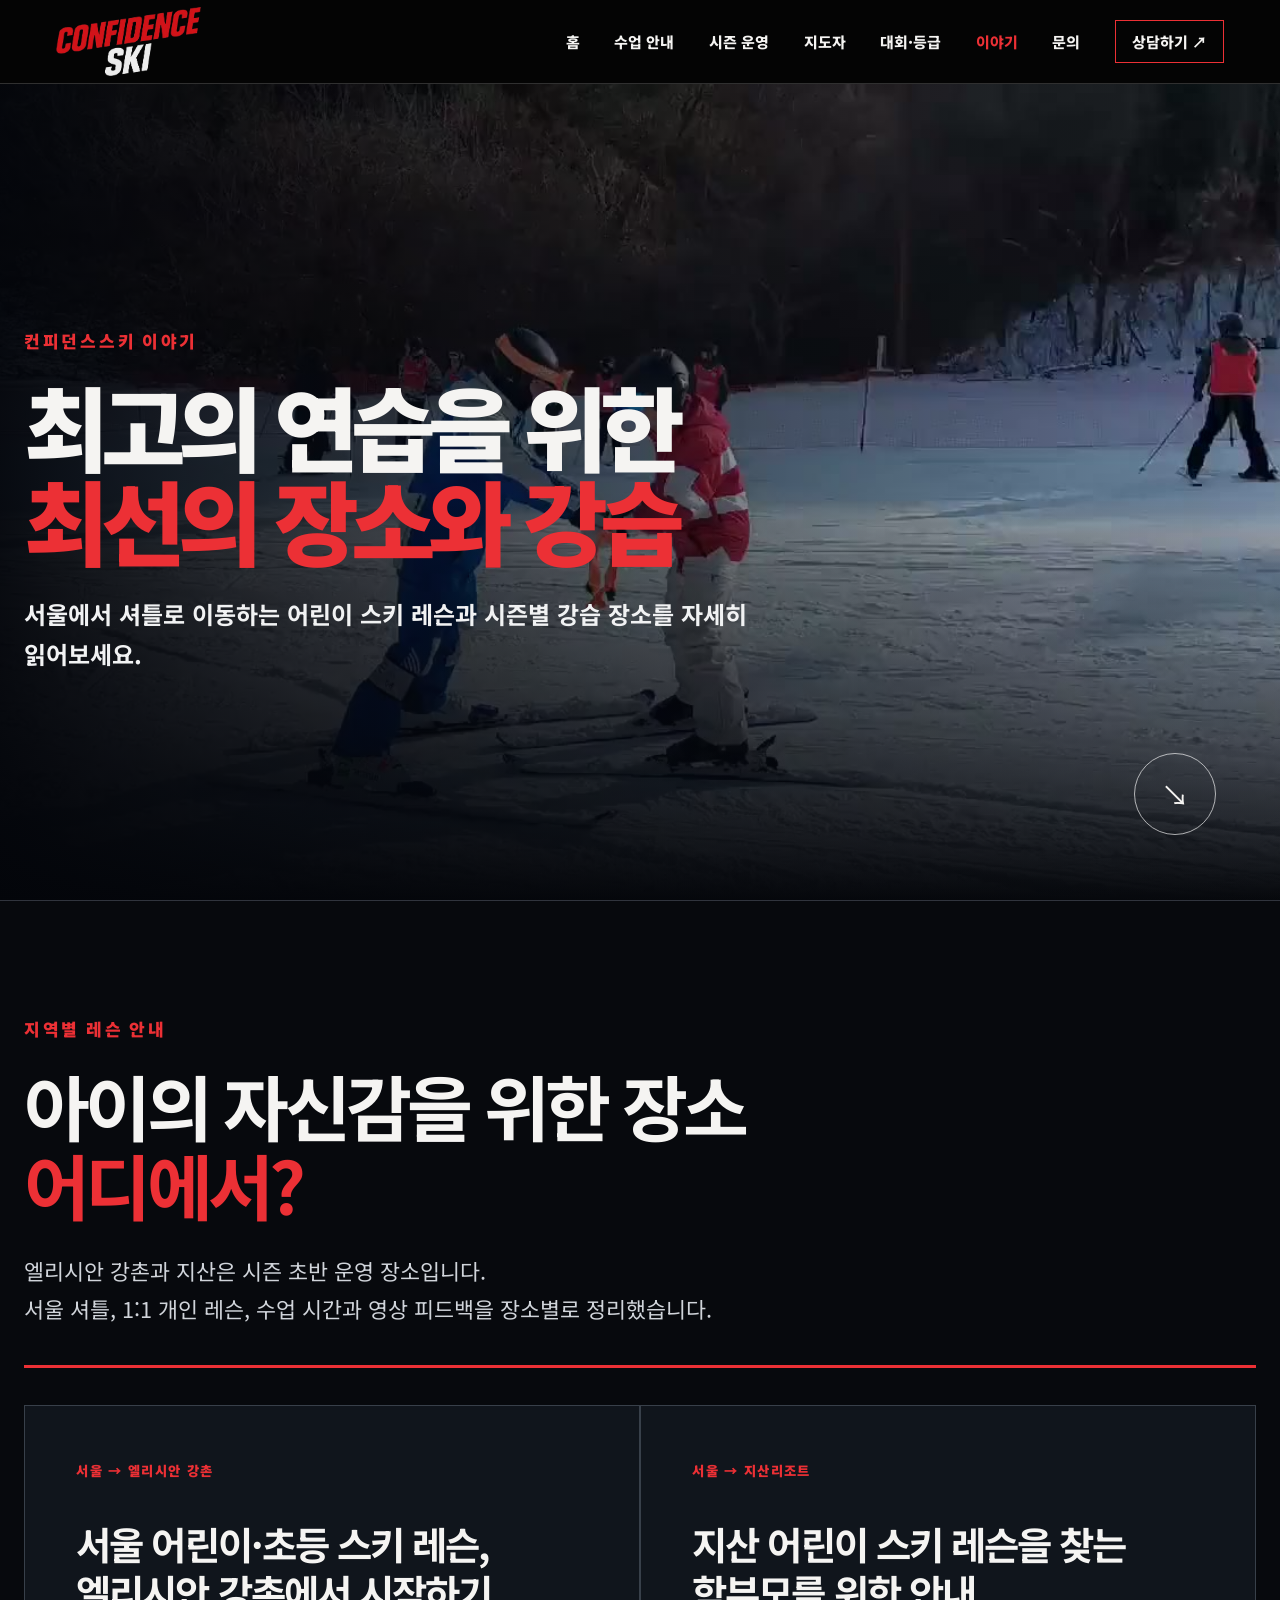
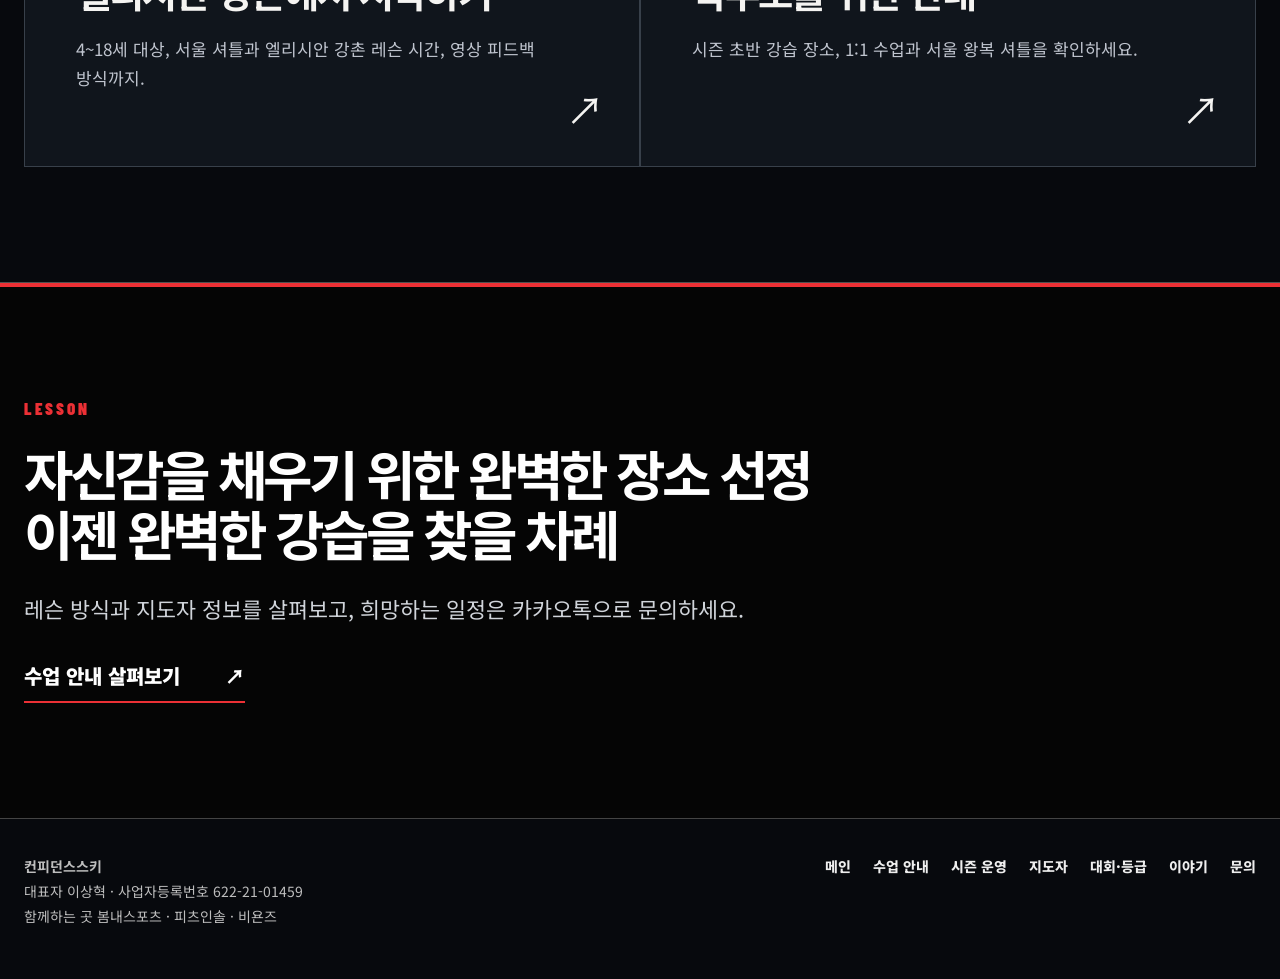
==== commit 390a722c: "Apply copy and visual feedback to editorial pages" ====
--- a/blog.html
+++ b/blog.html
@@ -1,29 +1,29 @@
 <!doctype html>
 <html lang="ko">
-<head><meta charset="utf-8"><meta name="viewport" content="width=device-width,initial-scale=1"><meta name="theme-color" content="#07090d"><meta name="robots" content="index,follow,max-image-preview:large"><meta name="naver-site-verification" content="2ff1b87a0ef66c6ad43697d4f49beaf46e3cd466"><title>서울 어린이 스키 레슨 이야기 | 컨피던스스키</title><meta name="description" content="서울에서 엘리시안 강촌·지산으로 이동하는 어린이 스키 레슨과 셔틀, 수업 방식을 읽어보세요."><link rel="canonical" href="https://confidenceski.vercel.app/blog"><link rel="icon" type="image/png" href="assets/logo.png"><link rel="apple-touch-icon" href="assets/logo.png"><meta property="og:type" content="website"><meta property="og:locale" content="ko_KR"><meta property="og:site_name" content="컨피던스스키"><meta property="og:title" content="서울 어린이 스키 레슨 이야기 | 컨피던스스키"><meta property="og:description" content="서울에서 엘리시안 강촌·지산으로 이동하는 어린이 스키 레슨과 셔틀, 수업 방식을 읽어보세요."><meta property="og:url" content="https://confidenceski.vercel.app/blog"><meta property="og:image" content="https://confidenceski.vercel.app/assets/hero.jpg"><meta property="og:image:alt" content="어린이 스키 강습 현장"><meta name="twitter:card" content="summary_large_image"><meta name="twitter:title" content="서울 어린이 스키 레슨 이야기 | 컨피던스스키"><meta name="twitter:description" content="서울에서 엘리시안 강촌·지산으로 이동하는 어린이 스키 레슨과 셔틀, 수업 방식을 읽어보세요."><meta name="twitter:image" content="https://confidenceski.vercel.app/assets/hero.jpg"><script type="application/ld+json">{"@context":"https://schema.org","@graph":[{"@type":"LocalBusiness","@id":"https://confidenceski.vercel.app/#business","name":"컨피던스스키","alternateName":"Confidence Ski Academy","url":"https://confidenceski.vercel.app/","logo":"https://confidenceski.vercel.app/assets/logo.png","image":"https://confidenceski.vercel.app/assets/og-cover.jpg","description":"4~18세 어린이와 주니어를 위한 스키 개인 레슨과 시즌 강습","areaServed":[{"@type":"AdministrativeArea","name":"서울특별시"},{"@type":"Place","name":"엘리시안 강촌"},{"@type":"Place","name":"지산리조트"},{"@type":"Place","name":"용평리조트"},{"@type":"Place","name":"하이원리조트"},{"@type":"Place","name":"웰리힐리파크"}],"contactPoint":{"@type":"ContactPoint","contactType":"고객 상담","url":"https://pf.kakao.com/_xaxitrX","availableLanguage":"ko"},"sameAs":["https://pf.kakao.com/_xaxitrX"],"employee":[{"@type":"Person","name":"이상혁","jobTitle":"원장","worksFor":{"@id":"https://confidenceski.vercel.app/#business"},"hasCredential":[{"@type":"EducationalOccupationalCredential","name":"KSIA 스키지도자"},{"@type":"EducationalOccupationalCredential","name":"SBAK 스키지도자"},{"@type":"EducationalOccupationalCredential","name":"ISIA 스키지도자"},{"@type":"EducationalOccupationalCredential","name":"생활체육지도자"}]},{"@type":"Person","name":"정준길","jobTitle":"수석 코치","worksFor":{"@id":"https://confidenceski.vercel.app/#business"},"hasCredential":[{"@type":"EducationalOccupationalCredential","name":"KSIA 스키지도자"},{"@type":"EducationalOccupationalCredential","name":"SBAK 스키지도자"}]},{"@type":"Person","name":"양승우","jobTitle":"수석 코치","worksFor":{"@id":"https://confidenceski.vercel.app/#business"},"hasCredential":[{"@type":"EducationalOccupationalCredential","name":"KSIA 스키지도자"},{"@type":"EducationalOccupationalCredential","name":"SBAK 스키지도자"}]},{"@type":"Person","name":"이건명","jobTitle":"코치","worksFor":{"@id":"https://confidenceski.vercel.app/#business"},"hasCredential":[{"@type":"EducationalOccupationalCredential","name":"KSIA 스키지도자"},{"@type":"EducationalOccupationalCredential","name":"SBAK 스키지도자"}]},{"@type":"Person","name":"백서윤","jobTitle":"코치","worksFor":{"@id":"https://confidenceski.vercel.app/#business"}},{"@type":"Person","name":"장준용","jobTitle":"코치","worksFor":{"@id":"https://confidenceski.vercel.app/#business"},"hasCredential":[{"@type":"EducationalOccupationalCredential","name":"KSIA 스키지도자"},{"@type":"EducationalOccupationalCredential","name":"SBAK 스키지도자"}]}]},{"@type":"WebSite","@id":"https://confidenceski.vercel.app/#website","name":"컨피던스스키","url":"https://confidenceski.vercel.app/","publisher":{"@id":"https://confidenceski.vercel.app/#business"},"inLanguage":"ko-KR"},{"@type":"Blog","@id":"https://confidenceski.vercel.app/blog#webpage","url":"https://confidenceski.vercel.app/blog","name":"서울 어린이 스키 레슨 이야기 | 컨피던스스키","description":"서울에서 엘리시안 강촌·지산으로 이동하는 어린이 스키 레슨과 셔틀, 수업 방식을 읽어보세요.","inLanguage":"ko-KR","isPartOf":{"@id":"https://confidenceski.vercel.app/#website"}}]}</script><link href="https://fonts.googleapis.com/css2?family=Barlow+Condensed:wght@600;700;800;900&family=Noto+Sans+KR:wght@400;500;600;700;800;900&display=swap" rel="stylesheet"><link rel="stylesheet" href="site-detail.css"><link rel="stylesheet" href="editorial.css"></head>
+<head><meta charset="utf-8"><meta name="viewport" content="width=device-width,initial-scale=1"><meta name="theme-color" content="#07090d"><meta name="robots" content="index,follow,max-image-preview:large"><meta name="naver-site-verification" content="2ff1b87a0ef66c6ad43697d4f49beaf46e3cd466"><title>서울 어린이 스키 레슨 이야기 | 컨피던스스키</title><meta name="description" content="서울에서 엘리시안 강촌·지산으로 이동하는 어린이 스키 레슨과 셔틀, 수업 방식을 읽어보세요."><link rel="canonical" href="https://confidenceski.vercel.app/blog.html"><link rel="icon" type="image/png" href="assets/logo.png"><link rel="apple-touch-icon" href="assets/logo.png"><meta property="og:type" content="website"><meta property="og:locale" content="ko_KR"><meta property="og:site_name" content="컨피던스스키"><meta property="og:title" content="서울 어린이 스키 레슨 이야기 | 컨피던스스키"><meta property="og:description" content="서울에서 엘리시안 강촌·지산으로 이동하는 어린이 스키 레슨과 셔틀, 수업 방식을 읽어보세요."><meta property="og:url" content="https://confidenceski.vercel.app/blog.html"><meta property="og:image" content="https://confidenceski.vercel.app/assets/hero.jpg"><meta property="og:image:alt" content="어린이 스키 강습 현장"><meta name="twitter:card" content="summary_large_image"><meta name="twitter:title" content="서울 어린이 스키 레슨 이야기 | 컨피던스스키"><meta name="twitter:description" content="서울에서 엘리시안 강촌·지산으로 이동하는 어린이 스키 레슨과 셔틀, 수업 방식을 읽어보세요."><meta name="twitter:image" content="https://confidenceski.vercel.app/assets/hero.jpg"><script type="application/ld+json">{"@context":"https://schema.org","@graph":[{"@type":"LocalBusiness","@id":"https://confidenceski.vercel.app/#business","name":"컨피던스스키","alternateName":"Confidence Ski Academy","url":"https://confidenceski.vercel.app/","logo":"https://confidenceski.vercel.app/assets/logo.png","image":"https://confidenceski.vercel.app/assets/og-cover.jpg","description":"4~18세 어린이와 주니어를 위한 스키 개인 레슨과 시즌 강습","areaServed":[{"@type":"AdministrativeArea","name":"서울특별시"},{"@type":"Place","name":"엘리시안 강촌"},{"@type":"Place","name":"지산리조트"},{"@type":"Place","name":"용평리조트"},{"@type":"Place","name":"하이원리조트"},{"@type":"Place","name":"웰리힐리파크"}],"contactPoint":{"@type":"ContactPoint","contactType":"고객 상담","url":"https://pf.kakao.com/_xaxitrX","availableLanguage":"ko"},"sameAs":["https://pf.kakao.com/_xaxitrX"],"employee":[{"@type":"Person","name":"이상혁","jobTitle":"원장","worksFor":{"@id":"https://confidenceski.vercel.app/#business"},"hasCredential":[{"@type":"EducationalOccupationalCredential","name":"KSIA 스키지도자"},{"@type":"EducationalOccupationalCredential","name":"SBAK 스키지도자"},{"@type":"EducationalOccupationalCredential","name":"ISIA 스키지도자"},{"@type":"EducationalOccupationalCredential","name":"생활체육지도자"}]},{"@type":"Person","name":"정준길","jobTitle":"수석 코치","worksFor":{"@id":"https://confidenceski.vercel.app/#business"},"hasCredential":[{"@type":"EducationalOccupationalCredential","name":"KSIA 스키지도자"},{"@type":"EducationalOccupationalCredential","name":"SBAK 스키지도자"}]},{"@type":"Person","name":"양승우","jobTitle":"수석 코치","worksFor":{"@id":"https://confidenceski.vercel.app/#business"},"hasCredential":[{"@type":"EducationalOccupationalCredential","name":"KSIA 스키지도자"},{"@type":"EducationalOccupationalCredential","name":"SBAK 스키지도자"}]},{"@type":"Person","name":"이건명","jobTitle":"코치","worksFor":{"@id":"https://confidenceski.vercel.app/#business"},"hasCredential":[{"@type":"EducationalOccupationalCredential","name":"KSIA 스키지도자"},{"@type":"EducationalOccupationalCredential","name":"SBAK 스키지도자"}]},{"@type":"Person","name":"백서윤","jobTitle":"코치","worksFor":{"@id":"https://confidenceski.vercel.app/#business"}},{"@type":"Person","name":"장준용","jobTitle":"코치","worksFor":{"@id":"https://confidenceski.vercel.app/#business"},"hasCredential":[{"@type":"EducationalOccupationalCredential","name":"KSIA 스키지도자"},{"@type":"EducationalOccupationalCredential","name":"SBAK 스키지도자"}]}]},{"@type":"WebSite","@id":"https://confidenceski.vercel.app/#website","name":"컨피던스스키","url":"https://confidenceski.vercel.app/","publisher":{"@id":"https://confidenceski.vercel.app/#business"},"inLanguage":"ko-KR"},{"@type":"Blog","@id":"https://confidenceski.vercel.app/blog.html#webpage","url":"https://confidenceski.vercel.app/blog.html","name":"서울 어린이 스키 레슨 이야기 | 컨피던스스키","description":"서울에서 엘리시안 강촌·지산으로 이동하는 어린이 스키 레슨과 셔틀, 수업 방식을 읽어보세요.","inLanguage":"ko-KR","isPartOf":{"@id":"https://confidenceski.vercel.app/#website"}}]}</script><link href="https://fonts.googleapis.com/css2?family=Barlow+Condensed:wght@600;700;800;900&family=Noto+Sans+KR:wght@400;500;600;700;800;900&display=swap" rel="stylesheet"><link rel="stylesheet" href="site-detail.css"><link rel="stylesheet" href="editorial.css"></head>
 <body class="editorial-page blog-page">
 <a class="skip" href="#main">본문으로 이동</a>
 <main id="main">
   <section class="ed-hero" aria-labelledby="blog-title">
     <img src="assets/hero.jpg" alt="지도자와 어린이가 함께한 스키 강습 장면" fetchpriority="high">
-    <div class="wrap"><span class="ed-tag">컨피던스스키 이야기</span><h1 id="blog-title"><span>어디서, 어떻게</span> <em>배우는지.</em></h1><p>서울에서 셔틀로 이동하는 어린이 스키 레슨과 시즌별 강습 장소를 자세히 읽어보세요.</p></div>
+    <div class="wrap"><span class="ed-tag">컨피던스스키 이야기</span><h1 id="blog-title"><span>최고의 연습을 위한</span> <em>최선의 장소와 강습</em></h1><p>서울에서 셔틀로 이동하는 어린이 스키 레슨과 시즌별 강습 장소를 자세히 읽어보세요.</p></div>
     <span class="hero-corner" aria-hidden="true">↘</span>
   </section>
   <section class="ed-section" aria-labelledby="blog-list-title">
     <div class="wrap">
-      <span class="ed-tag ed-reveal">지역별 레슨 안내</span><h2 class="ed-reveal" id="blog-list-title">아이의 첫 스키,<br> <em>어디로 갈까요?</em></h2>
-      <p class="lead ed-reveal">엘리시안 강촌과 지산은 시즌 초반 운영 장소입니다. 서울 셔틀, 1:1 개인 레슨, 수업 시간과 영상 피드백을 장소별로 정리했습니다.</p>
+      <span class="ed-tag ed-reveal">지역별 레슨 안내</span><h2 class="ed-reveal" id="blog-list-title">아이의 자신감을 위한 장소<br> <em>어디에서?</em></h2>
+      <p class="lead ed-reveal">엘리시안 강촌과 지산은 시즌 초반 운영 장소입니다.<br> 서울 셔틀, 1:1 개인 레슨, 수업 시간과 영상 피드백을 장소별로 정리했습니다.</p>
       <div class="ed-rule"></div>
       <div class="blog-index">
-        <a class="ed-reveal" href="elysian-seoul"><small>서울 → 엘리시안 강촌</small><h3>서울 어린이·초등 스키 레슨, 엘리시안 강촌에서 시작하기</h3><p>4~18세 대상, 서울 셔틀과 엘리시안 강촌 레슨 시간, 영상 피드백 방식까지.</p><span class="arrow" aria-hidden="true">↗</span></a>
-        <a class="ed-reveal" href="jisan-seoul"><small>서울 → 지산리조트</small><h3>지산 어린이 스키 레슨을 찾는 학부모를 위한 안내</h3><p>시즌 초반 강습 장소, 1:1 수업과 서울 왕복 셔틀을 확인하세요.</p><span class="arrow" aria-hidden="true">↗</span></a>
+        <a class="ed-reveal" href="elysian-seoul.html"><small>서울 → 엘리시안 강촌</small><h3>서울 어린이·초등 스키 레슨, 엘리시안 강촌에서 시작하기</h3><p>4~18세 대상, 서울 셔틀과 엘리시안 강촌 레슨 시간, 영상 피드백 방식까지.</p><span class="arrow" aria-hidden="true">↗</span></a>
+        <a class="ed-reveal" href="jisan-seoul.html"><small>서울 → 지산리조트</small><h3>지산 어린이 스키 레슨을 찾는 학부모를 위한 안내</h3><p>시즌 초반 강습 장소, 1:1 수업과 서울 왕복 셔틀을 확인하세요.</p><span class="arrow" aria-hidden="true">↗</span></a>
       </div>
     </div>
   </section>
   <section class="ed-section ed-cta">
-    <div class="wrap"><span class="ed-tag">LESSON</span><h2>장소를 고른 뒤에는<br> 아이에게 맞는 수업을.</h2><p class="lead">레슨 방식과 지도자 정보를 살펴보고, 희망하는 일정은 카카오톡으로 문의하세요.</p><a href="lesson">수업 안내 살펴보기 <span aria-hidden="true">↗</span></a></div>
+    <div class="wrap"><span class="ed-tag">LESSON</span><h2>자신감을 채우기 위한 완벽한 장소 선정<br> 이젠 완벽한 강습을 찾을 차례</h2><p class="lead">레슨 방식과 지도자 정보를 살펴보고, 희망하는 일정은 카카오톡으로 문의하세요.</p><a href="lesson.html">수업 안내 살펴보기 <span aria-hidden="true">↗</span></a></div>
   </section>
 </main>
-<footer><div class="wrap"><div><strong>컨피던스스키</strong><p>대표자 이상혁 · 사업자등록번호 <span class="business-number">622-21-01459</span><br>함께하는 곳 봄내스포츠 · 피츠인솔 · 비욘즈</p></div><nav aria-label="하단 메뉴"><a href="/">메인</a><a href="lesson">수업 안내</a><a href="season">시즌 운영</a><a href="coaches">지도자</a><a href="race">대회·등급</a><a href="blog">이야기</a><a href="contact">문의</a></nav></div></footer>
+<footer><div class="wrap"><div><strong>컨피던스스키</strong><p>대표자 이상혁 · 사업자등록번호 <span class="business-number">622-21-01459</span><br>함께하는 곳 봄내스포츠 · 피츠인솔 · 비욘즈</p></div><nav aria-label="하단 메뉴"><a href="/">메인</a><a href="lesson.html">수업 안내</a><a href="season.html">시즌 운영</a><a href="coaches.html">지도자</a><a href="race.html">대회·등급</a><a href="blog.html">이야기</a><a href="contact.html">문의</a></nav></div></footer>
 <script src="detail-nav.js" defer></script><script src="editorial.js" defer></script>
 </body></html>
--- a/editorial.css
+++ b/editorial.css
@@ -10,6 +10,8 @@
 .ed-tag{display:block;font:900 17px 'Barlow Condensed','Noto Sans KR',sans-serif;letter-spacing:.16em;color:var(--signal);text-transform:uppercase;margin-bottom:25px}
 .ed-hero h1{font-size:clamp(58px,9vw,132px);line-height:1.02;letter-spacing:-.085em;word-break:keep-all;max-width:1050px;margin:0;font-weight:900}
 .ed-hero h1 em{color:var(--signal);font-style:normal}
+.blog-page .ed-hero h1,.contact-page .ed-hero h1{font-size:clamp(48px,7.2vw,104px);max-width:1200px}
+.article-page .ed-hero h1{font-size:clamp(50px,8vw,116px)}
 .ed-hero h1 span,.ed-hero h1 em{display:block;animation:ed-rise 1s cubic-bezier(.2,.75,.2,1) both}
 .ed-hero h1 em{animation-delay:.27s}
 .ed-hero p{font-size:clamp(18px,2vw,24px);font-weight:700;line-height:1.65;max-width:740px;margin:28px 0 0;color:#f1f2f3;animation:ed-rise .9s .55s both}
@@ -31,6 +33,7 @@
 .race-spotlight figure:hover img{transform:scale(1.07)}
 .race-spotlight figcaption{position:absolute;bottom:0;left:0;right:0;padding:45px 25px 25px;background:linear-gradient(transparent,#05070c);font-size:15px;color:#fff}
 .race-spotlight .quote{font-size:clamp(25px,3vw,43px);font-weight:900;line-height:1.35;letter-spacing:-.04em}
+#race-why{font-size:clamp(39px,4vw,64px)}
 .race-spotlight .quote strong{color:var(--signal)}
 .race-select{display:flex;gap:12px;flex-wrap:wrap;margin:32px 0}
 .race-select button,.grade-nav button{color:#fff;background:#171a22;border:1px solid #555b65;cursor:pointer;font-weight:900;transition:background .3s,transform .3s,border-color .3s}
@@ -45,8 +48,14 @@
 .grade-section{background:#e8e9e9;color:#11151c}
 .grade-section .ed-tag{color:#b31320}
 .grade-section h2 em{color:#d4202b}
-.grade-stage{display:grid;grid-template-columns:1fr 1fr;gap:4vw;align-items:center}
-.grade-stage img{width:100%;max-height:540px;object-fit:cover}
+.grade-stage{display:grid;grid-template-columns:minmax(0,1fr) minmax(0,1fr);grid-template-areas:"intro media" "nav media" "result media";gap:0 4vw;align-items:center}
+.grade-intro{grid-area:intro;align-self:end}
+.grade-nav{grid-area:nav}
+.grade-result{grid-area:result;align-self:start}
+.grade-media{grid-area:media;position:relative;align-self:center;margin:0;aspect-ratio:16/9;min-height:0;overflow:hidden;background:#bfc7cf}
+.grade-media img{width:100%;height:100%;object-fit:cover;display:block}
+.grade-media figcaption{position:absolute;left:0;bottom:0;padding:24px 26px 18px;width:100%;color:#fff;font-size:14px;font-weight:800;background:linear-gradient(transparent,rgba(0,0,0,.58));letter-spacing:.02em}
+.grade-media.is-changing img{animation:ed-photo .7s both}
 .grade-stage p{font-size:18px;line-height:1.8}
 .grade-nav{display:flex;gap:7px;flex-wrap:wrap;margin:35px 0 20px}
 .grade-nav button{width:54px;height:54px;border-radius:50%;font-size:17px;background:#20242a}
@@ -54,17 +63,21 @@
 .grade-result b{font:900 clamp(110px,15vw,220px)/.9 'Barlow Condensed',sans-serif;color:#d4202b}
 .grade-result span{font-size:clamp(25px,3vw,45px);font-weight:900;letter-spacing:-.04em}
 .grade-result.is-changing b{animation:ed-pop .5s both}
-.ed-cta{background:#ec3035;color:#fff;position:relative;overflow:hidden}
-.ed-cta:before{content:'';position:absolute;width:38vw;height:38vw;border:1px solid rgba(255,255,255,.4);border-radius:50%;right:-12vw;top:-18vw;transform:scale(.4);transition:transform 1.2s}
-.ed-cta.is-visible:before{transform:scale(1)}
+.ed-cta{background:#050505;color:#fff;position:relative;overflow:hidden;border-top:1px solid #505050}
+.ed-cta:before{content:'';position:absolute;width:100%;height:4px;background:var(--signal);left:0;top:0;transform:scaleX(0);transform-origin:left;transition:transform 1.1s cubic-bezier(.2,.75,.2,1)}
+.ed-cta.is-visible:before{transform:scaleX(1)}
 .ed-cta .wrap{position:relative}
-.ed-cta a{display:inline-flex;border-bottom:2px solid #fff;padding:11px 0;gap:45px;font-size:20px;font-weight:900}
+.ed-cta h2{max-width:1080px}
+.blog-page .ed-cta h2{font-size:clamp(40px,4.2vw,58px);max-width:1180px}
+.ed-cta a{display:inline-flex;border-bottom:2px solid var(--signal);padding:11px 0;gap:45px;font-size:20px;font-weight:900}
 .ed-cta a:hover{gap:65px}
 .contact-route{display:grid;grid-template-columns:1fr 1fr;gap:3vw}
 .contact-route article{background:#151922;padding:clamp(30px,4vw,65px);min-height:300px;position:relative;overflow:hidden}
-.contact-route article:before{content:'';position:absolute;width:120%;height:2px;background:var(--signal);transform:rotate(-25deg);top:18%;left:-100%;transition:left .9s}
-.contact-route article.is-visible:before{left:-10%}
+.contact-route article:before{content:'';position:absolute;width:100%;height:3px;background:var(--signal);top:0;left:0;z-index:0;transform:scaleX(0);transform-origin:left;transition:transform .9s}
+.contact-route article.is-visible:before{transform:scaleX(1)}
+.contact-route article>*{position:relative;z-index:1}
 .contact-route h3{font-size:clamp(28px,3vw,44px);letter-spacing:-.05em;margin:50px 0 18px}
+.contact-page .mobile-only{display:none}
 .contact-route p{font-size:17px;line-height:1.7;color:#c8cbd2}
 .contact-route a{display:inline-block;margin-top:20px;border-bottom:2px solid var(--signal);padding-bottom:7px;font-weight:900}
 .ed-faq details{border-top:1px solid #4d535c;padding:0 0 3px}
@@ -94,6 +107,8 @@
 @keyframes ed-photo{from{transform:scale(1.13);filter:brightness(2)}to{transform:scale(1);filter:none}}
 @keyframes ed-pop{from{transform:scale(.25);opacity:0}to{transform:none;opacity:1}}
 @keyframes ed-spin{to{transform:rotate(360deg)}}
-@media(max-width:850px){.race-spotlight,.race-frame,.grade-stage,.contact-route{grid-template-columns:1fr}.race-spotlight figure{aspect-ratio:4/3}.race-frame .photo{height:340px}.blog-index{grid-template-columns:1fr}}
-@media(max-width:600px){.ed-hero{min-height:680px}.ed-hero .wrap{padding:115px 0 75px}.ed-hero h1{font-size:clamp(49px,12vw,76px)}.ed-hero .hero-corner{display:none}.ed-section{padding:78px 0}.ed-section h2{font-size:clamp(38px,9vw,55px)}.race-frame .photo{height:260px}.grade-nav button{width:44px;height:44px}.grade-stage img{max-height:340px}.contact-route article{min-height:260px}.article-layout{font-size:17px}.blog-index a{min-height:300px}}
-@media(prefers-reduced-motion:reduce){.ed-hero:after{display:none}.ed-hero h1 span,.ed-hero h1 em,.ed-hero p{animation:none}.ed-reveal{opacity:1;transform:none;filter:none}.ed-rule:after{width:100%}.ed-hero .hero-corner{animation:none}.race-frame.is-changing .photo img,.race-frame.is-changing .copy>*,.grade-result.is-changing b{animation:none}}
+@media(max-width:850px){.race-spotlight,.race-frame,.contact-route{grid-template-columns:1fr}.grade-stage{grid-template-columns:1fr;grid-template-areas:"intro" "media" "nav" "result";gap:24px}.grade-media{min-height:0;aspect-ratio:16/10}.race-spotlight figure{aspect-ratio:4/3}.race-frame .photo{height:340px}.blog-index{grid-template-columns:1fr}}
+@media(max-width:600px){.ed-hero{min-height:680px}.ed-hero .wrap{padding:115px 0 75px}.ed-hero h1,.blog-page .ed-hero h1,.contact-page .ed-hero h1,.article-page .ed-hero h1{font-size:clamp(43px,10.5vw,66px)}.ed-hero .hero-corner{display:none}.ed-section{padding:78px 0}.ed-section h2{font-size:clamp(38px,9vw,55px)}.race-frame .photo{height:260px}.grade-nav button{width:44px;height:44px}.grade-media{aspect-ratio:16/10}.contact-route article{min-height:260px}.contact-page .mobile-only{display:block}.article-layout{font-size:17px}.blog-index a{min-height:300px}}
+@media(max-width:600px){.ed-hero h1{line-height:1.17}.ed-hero h1 em{margin-top:.05em}}
+@media(max-width:600px){.race-page .ed-hero:before{background:linear-gradient(0deg,rgba(0,0,0,.96),rgba(0,0,0,.82) 58%,rgba(0,0,0,.26))}}
+@media(prefers-reduced-motion:reduce){.ed-hero:after{display:none}.ed-hero h1 span,.ed-hero h1 em,.ed-hero p{animation:none}.ed-reveal{opacity:1;transform:none;filter:none}.ed-rule:after{width:100%}.ed-cta:before{transform:scaleX(1)}.ed-hero .hero-corner{animation:none}.race-frame.is-changing .photo img,.race-frame.is-changing .copy>*,.grade-result.is-changing b,.grade-media.is-changing img{animation:none}}
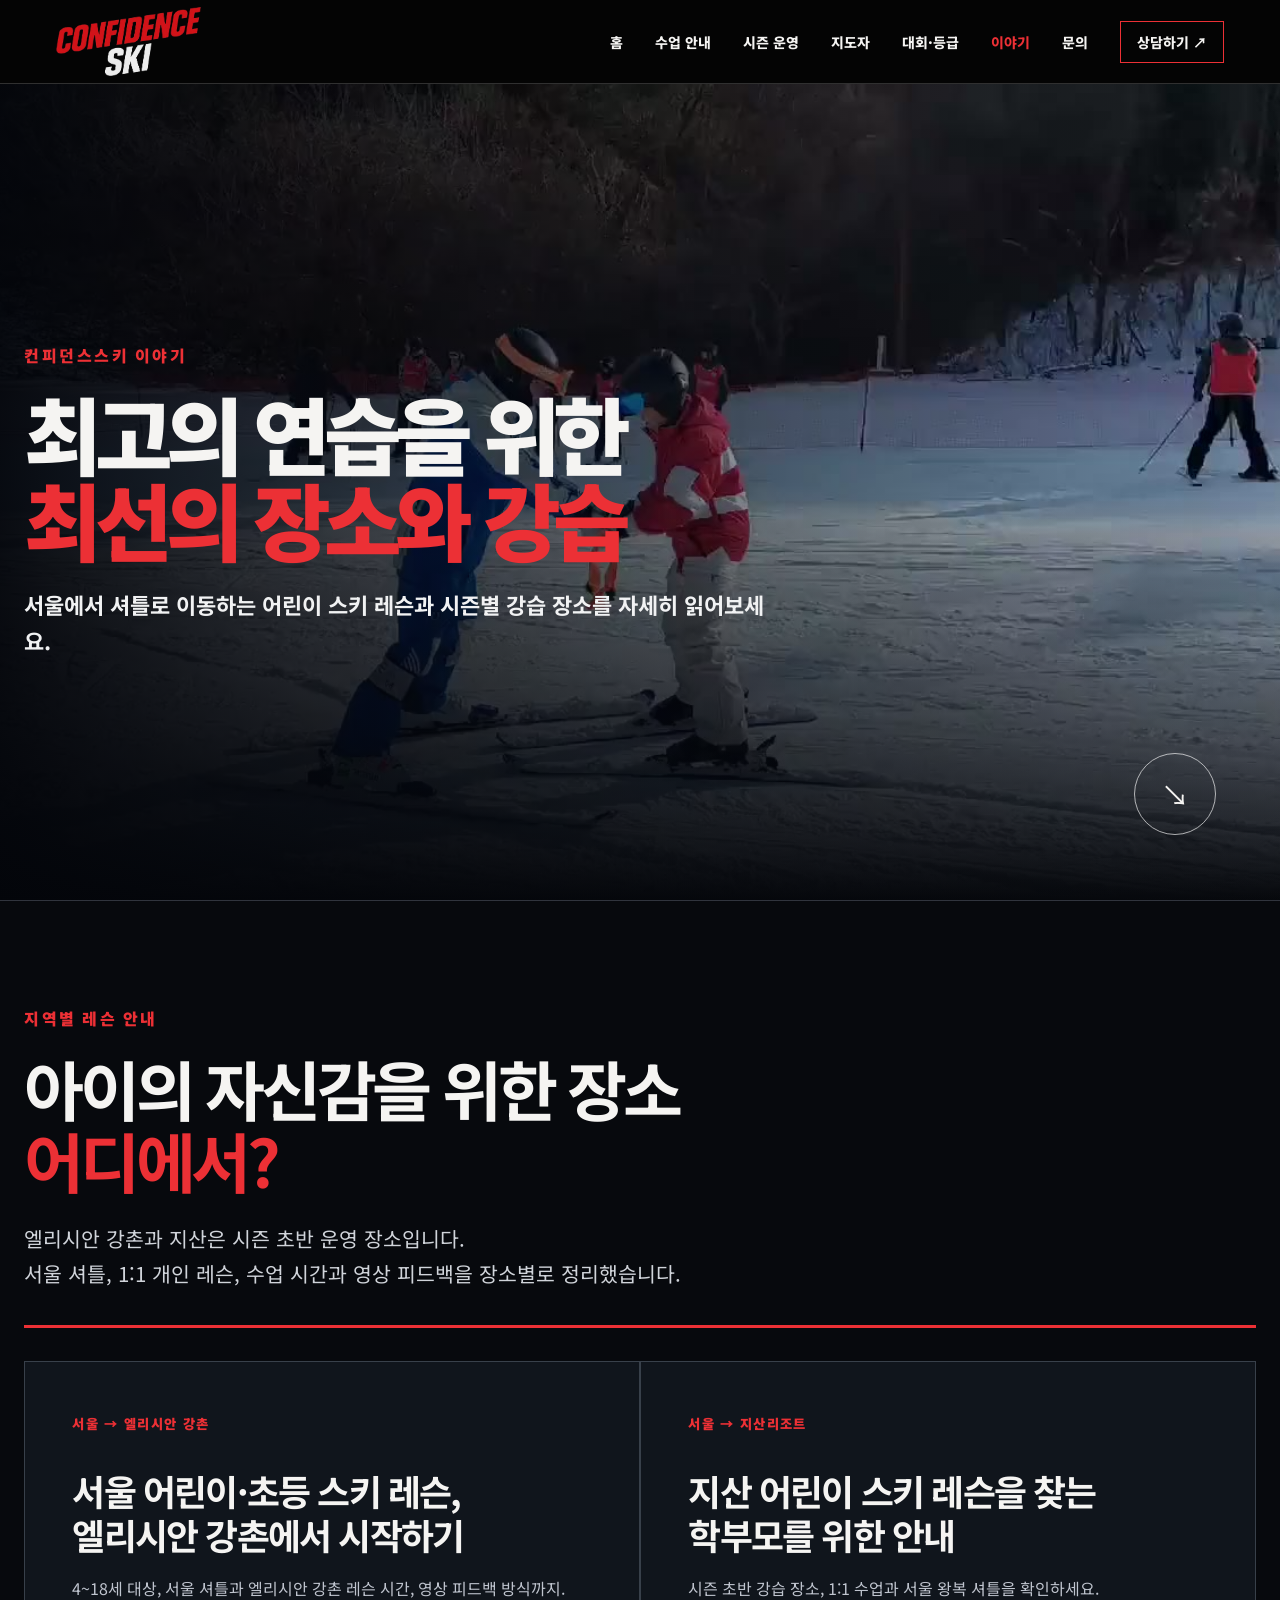
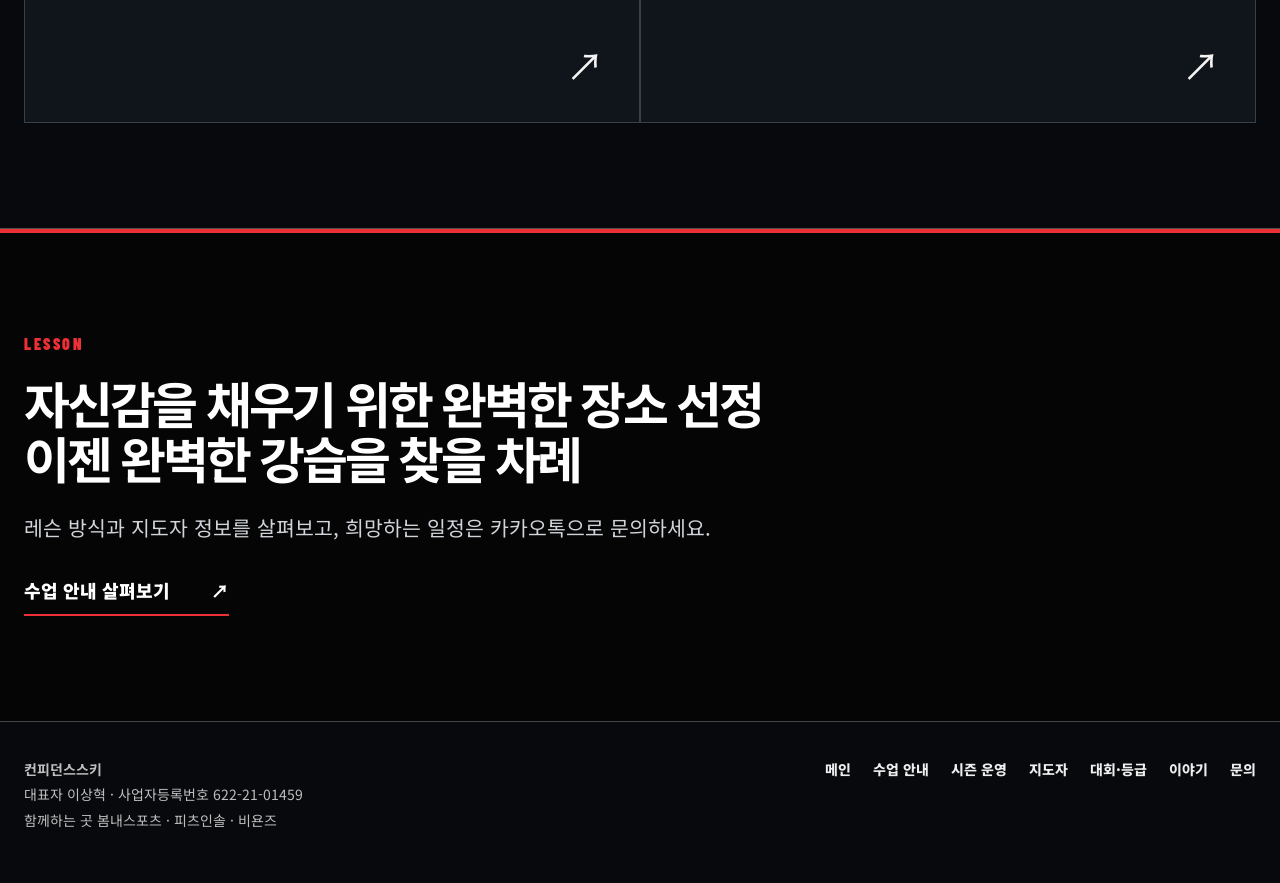
==== commit 8552afea: "Reduce site typography and related spacing" ====
--- a/blog.html
+++ b/blog.html
@@ -1,6 +1,6 @@
 <!doctype html>
 <html lang="ko">
-<head><meta charset="utf-8"><meta name="viewport" content="width=device-width,initial-scale=1"><meta name="theme-color" content="#07090d"><meta name="robots" content="index,follow,max-image-preview:large"><meta name="naver-site-verification" content="2ff1b87a0ef66c6ad43697d4f49beaf46e3cd466"><title>서울 어린이 스키 레슨 이야기 | 컨피던스스키</title><meta name="description" content="서울에서 엘리시안 강촌·지산으로 이동하는 어린이 스키 레슨과 셔틀, 수업 방식을 읽어보세요."><link rel="canonical" href="https://confidenceski.vercel.app/blog.html"><link rel="icon" type="image/png" href="assets/logo.png"><link rel="apple-touch-icon" href="assets/logo.png"><meta property="og:type" content="website"><meta property="og:locale" content="ko_KR"><meta property="og:site_name" content="컨피던스스키"><meta property="og:title" content="서울 어린이 스키 레슨 이야기 | 컨피던스스키"><meta property="og:description" content="서울에서 엘리시안 강촌·지산으로 이동하는 어린이 스키 레슨과 셔틀, 수업 방식을 읽어보세요."><meta property="og:url" content="https://confidenceski.vercel.app/blog.html"><meta property="og:image" content="https://confidenceski.vercel.app/assets/hero.jpg"><meta property="og:image:alt" content="어린이 스키 강습 현장"><meta name="twitter:card" content="summary_large_image"><meta name="twitter:title" content="서울 어린이 스키 레슨 이야기 | 컨피던스스키"><meta name="twitter:description" content="서울에서 엘리시안 강촌·지산으로 이동하는 어린이 스키 레슨과 셔틀, 수업 방식을 읽어보세요."><meta name="twitter:image" content="https://confidenceski.vercel.app/assets/hero.jpg"><script type="application/ld+json">{"@context":"https://schema.org","@graph":[{"@type":"LocalBusiness","@id":"https://confidenceski.vercel.app/#business","name":"컨피던스스키","alternateName":"Confidence Ski Academy","url":"https://confidenceski.vercel.app/","logo":"https://confidenceski.vercel.app/assets/logo.png","image":"https://confidenceski.vercel.app/assets/og-cover.jpg","description":"4~18세 어린이와 주니어를 위한 스키 개인 레슨과 시즌 강습","areaServed":[{"@type":"AdministrativeArea","name":"서울특별시"},{"@type":"Place","name":"엘리시안 강촌"},{"@type":"Place","name":"지산리조트"},{"@type":"Place","name":"용평리조트"},{"@type":"Place","name":"하이원리조트"},{"@type":"Place","name":"웰리힐리파크"}],"contactPoint":{"@type":"ContactPoint","contactType":"고객 상담","url":"https://pf.kakao.com/_xaxitrX","availableLanguage":"ko"},"sameAs":["https://pf.kakao.com/_xaxitrX"],"employee":[{"@type":"Person","name":"이상혁","jobTitle":"원장","worksFor":{"@id":"https://confidenceski.vercel.app/#business"},"hasCredential":[{"@type":"EducationalOccupationalCredential","name":"KSIA 스키지도자"},{"@type":"EducationalOccupationalCredential","name":"SBAK 스키지도자"},{"@type":"EducationalOccupationalCredential","name":"ISIA 스키지도자"},{"@type":"EducationalOccupationalCredential","name":"생활체육지도자"}]},{"@type":"Person","name":"정준길","jobTitle":"수석 코치","worksFor":{"@id":"https://confidenceski.vercel.app/#business"},"hasCredential":[{"@type":"EducationalOccupationalCredential","name":"KSIA 스키지도자"},{"@type":"EducationalOccupationalCredential","name":"SBAK 스키지도자"}]},{"@type":"Person","name":"양승우","jobTitle":"수석 코치","worksFor":{"@id":"https://confidenceski.vercel.app/#business"},"hasCredential":[{"@type":"EducationalOccupationalCredential","name":"KSIA 스키지도자"},{"@type":"EducationalOccupationalCredential","name":"SBAK 스키지도자"}]},{"@type":"Person","name":"이건명","jobTitle":"코치","worksFor":{"@id":"https://confidenceski.vercel.app/#business"},"hasCredential":[{"@type":"EducationalOccupationalCredential","name":"KSIA 스키지도자"},{"@type":"EducationalOccupationalCredential","name":"SBAK 스키지도자"}]},{"@type":"Person","name":"백서윤","jobTitle":"코치","worksFor":{"@id":"https://confidenceski.vercel.app/#business"}},{"@type":"Person","name":"장준용","jobTitle":"코치","worksFor":{"@id":"https://confidenceski.vercel.app/#business"},"hasCredential":[{"@type":"EducationalOccupationalCredential","name":"KSIA 스키지도자"},{"@type":"EducationalOccupationalCredential","name":"SBAK 스키지도자"}]}]},{"@type":"WebSite","@id":"https://confidenceski.vercel.app/#website","name":"컨피던스스키","url":"https://confidenceski.vercel.app/","publisher":{"@id":"https://confidenceski.vercel.app/#business"},"inLanguage":"ko-KR"},{"@type":"Blog","@id":"https://confidenceski.vercel.app/blog.html#webpage","url":"https://confidenceski.vercel.app/blog.html","name":"서울 어린이 스키 레슨 이야기 | 컨피던스스키","description":"서울에서 엘리시안 강촌·지산으로 이동하는 어린이 스키 레슨과 셔틀, 수업 방식을 읽어보세요.","inLanguage":"ko-KR","isPartOf":{"@id":"https://confidenceski.vercel.app/#website"}}]}</script><link href="https://fonts.googleapis.com/css2?family=Barlow+Condensed:wght@600;700;800;900&family=Noto+Sans+KR:wght@400;500;600;700;800;900&display=swap" rel="stylesheet"><link rel="stylesheet" href="site-detail.css"><link rel="stylesheet" href="editorial.css"></head>
+<head><meta charset="utf-8"><meta name="viewport" content="width=device-width,initial-scale=1"><meta name="theme-color" content="#07090d"><meta name="robots" content="index,follow,max-image-preview:large"><meta name="naver-site-verification" content="2ff1b87a0ef66c6ad43697d4f49beaf46e3cd466"><title>서울 어린이 스키 레슨 이야기 | 컨피던스스키</title><meta name="description" content="서울에서 엘리시안 강촌·지산으로 이동하는 어린이 스키 레슨과 셔틀, 수업 방식을 읽어보세요."><link rel="canonical" href="https://confidenceski.vercel.app/blog.html"><link rel="icon" type="image/png" href="assets/logo.png"><link rel="apple-touch-icon" href="assets/logo.png"><meta property="og:type" content="website"><meta property="og:locale" content="ko_KR"><meta property="og:site_name" content="컨피던스스키"><meta property="og:title" content="서울 어린이 스키 레슨 이야기 | 컨피던스스키"><meta property="og:description" content="서울에서 엘리시안 강촌·지산으로 이동하는 어린이 스키 레슨과 셔틀, 수업 방식을 읽어보세요."><meta property="og:url" content="https://confidenceski.vercel.app/blog.html"><meta property="og:image" content="https://confidenceski.vercel.app/assets/hero.jpg"><meta property="og:image:alt" content="어린이 스키 강습 현장"><meta name="twitter:card" content="summary_large_image"><meta name="twitter:title" content="서울 어린이 스키 레슨 이야기 | 컨피던스스키"><meta name="twitter:description" content="서울에서 엘리시안 강촌·지산으로 이동하는 어린이 스키 레슨과 셔틀, 수업 방식을 읽어보세요."><meta name="twitter:image" content="https://confidenceski.vercel.app/assets/hero.jpg"><script type="application/ld+json">{"@context":"https://schema.org","@graph":[{"@type":"LocalBusiness","@id":"https://confidenceski.vercel.app/#business","name":"컨피던스스키","alternateName":"Confidence Ski Academy","url":"https://confidenceski.vercel.app/","logo":"https://confidenceski.vercel.app/assets/logo.png","image":"https://confidenceski.vercel.app/assets/og-cover.jpg","description":"4~18세 어린이와 주니어를 위한 스키 개인 레슨과 시즌 강습","areaServed":[{"@type":"AdministrativeArea","name":"서울특별시"},{"@type":"Place","name":"엘리시안 강촌"},{"@type":"Place","name":"지산리조트"},{"@type":"Place","name":"용평리조트"},{"@type":"Place","name":"하이원리조트"},{"@type":"Place","name":"웰리힐리파크"}],"contactPoint":{"@type":"ContactPoint","contactType":"고객 상담","url":"https://pf.kakao.com/_xaxitrX","availableLanguage":"ko"},"sameAs":["https://pf.kakao.com/_xaxitrX"],"employee":[{"@type":"Person","name":"이상혁","jobTitle":"원장","worksFor":{"@id":"https://confidenceski.vercel.app/#business"},"hasCredential":[{"@type":"EducationalOccupationalCredential","name":"KSIA 스키지도자"},{"@type":"EducationalOccupationalCredential","name":"SBAK 스키지도자"},{"@type":"EducationalOccupationalCredential","name":"ISIA 스키지도자"},{"@type":"EducationalOccupationalCredential","name":"생활체육지도자"}]},{"@type":"Person","name":"정준길","jobTitle":"수석 코치","worksFor":{"@id":"https://confidenceski.vercel.app/#business"},"hasCredential":[{"@type":"EducationalOccupationalCredential","name":"KSIA 스키지도자"},{"@type":"EducationalOccupationalCredential","name":"SBAK 스키지도자"}]},{"@type":"Person","name":"양승우","jobTitle":"수석 코치","worksFor":{"@id":"https://confidenceski.vercel.app/#business"},"hasCredential":[{"@type":"EducationalOccupationalCredential","name":"KSIA 스키지도자"},{"@type":"EducationalOccupationalCredential","name":"SBAK 스키지도자"}]},{"@type":"Person","name":"이건명","jobTitle":"코치","worksFor":{"@id":"https://confidenceski.vercel.app/#business"},"hasCredential":[{"@type":"EducationalOccupationalCredential","name":"KSIA 스키지도자"},{"@type":"EducationalOccupationalCredential","name":"SBAK 스키지도자"}]},{"@type":"Person","name":"백서윤","jobTitle":"코치","worksFor":{"@id":"https://confidenceski.vercel.app/#business"}},{"@type":"Person","name":"장준용","jobTitle":"코치","worksFor":{"@id":"https://confidenceski.vercel.app/#business"},"hasCredential":[{"@type":"EducationalOccupationalCredential","name":"KSIA 스키지도자"},{"@type":"EducationalOccupationalCredential","name":"SBAK 스키지도자"}]}]},{"@type":"WebSite","@id":"https://confidenceski.vercel.app/#website","name":"컨피던스스키","url":"https://confidenceski.vercel.app/","publisher":{"@id":"https://confidenceski.vercel.app/#business"},"inLanguage":"ko-KR"},{"@type":"Blog","@id":"https://confidenceski.vercel.app/blog.html#webpage","url":"https://confidenceski.vercel.app/blog.html","name":"서울 어린이 스키 레슨 이야기 | 컨피던스스키","description":"서울에서 엘리시안 강촌·지산으로 이동하는 어린이 스키 레슨과 셔틀, 수업 방식을 읽어보세요.","inLanguage":"ko-KR","isPartOf":{"@id":"https://confidenceski.vercel.app/#website"}}]}</script><link href="https://fonts.googleapis.com/css2?family=Barlow+Condensed:wght@600;700;800;900&family=Noto+Sans+KR:wght@400;500;600;700;800;900&display=swap" rel="stylesheet"><link rel="stylesheet" href="site-detail.css"><link rel="stylesheet" href="editorial.css"><link rel="stylesheet" href="typography-scale.css"></head>
 <body class="editorial-page blog-page">
 <a class="skip" href="#main">본문으로 이동</a>
 <main id="main">
--- a/editorial.css
+++ b/editorial.css
@@ -57,7 +57,7 @@
 .grade-media figcaption{position:absolute;left:0;bottom:0;padding:24px 26px 18px;width:100%;color:#fff;font-size:14px;font-weight:800;background:linear-gradient(transparent,rgba(0,0,0,.58));letter-spacing:.02em}
 .grade-media.is-changing img{animation:ed-photo .7s both}
 .grade-stage p{font-size:18px;line-height:1.8}
-.grade-nav{display:flex;gap:7px;flex-wrap:wrap;margin:35px 0 20px}
+.grade-nav{display:grid;grid-template-columns:repeat(5,54px);gap:10px;margin:35px 0 20px}
 .grade-nav button{width:54px;height:54px;border-radius:50%;font-size:17px;background:#20242a}
 .grade-result{display:flex;align-items:baseline;gap:20px;border-top:1px solid #8d949e;padding-top:22px}
 .grade-result b{font:900 clamp(110px,15vw,220px)/.9 'Barlow Condensed',sans-serif;color:#d4202b}
@@ -108,7 +108,7 @@
 @keyframes ed-pop{from{transform:scale(.25);opacity:0}to{transform:none;opacity:1}}
 @keyframes ed-spin{to{transform:rotate(360deg)}}
 @media(max-width:850px){.race-spotlight,.race-frame,.contact-route{grid-template-columns:1fr}.grade-stage{grid-template-columns:1fr;grid-template-areas:"intro" "media" "nav" "result";gap:24px}.grade-media{min-height:0;aspect-ratio:16/10}.race-spotlight figure{aspect-ratio:4/3}.race-frame .photo{height:340px}.blog-index{grid-template-columns:1fr}}
-@media(max-width:600px){.ed-hero{min-height:680px}.ed-hero .wrap{padding:115px 0 75px}.ed-hero h1,.blog-page .ed-hero h1,.contact-page .ed-hero h1,.article-page .ed-hero h1{font-size:clamp(43px,10.5vw,66px)}.ed-hero .hero-corner{display:none}.ed-section{padding:78px 0}.ed-section h2{font-size:clamp(38px,9vw,55px)}.race-frame .photo{height:260px}.grade-nav button{width:44px;height:44px}.grade-media{aspect-ratio:16/10}.contact-route article{min-height:260px}.contact-page .mobile-only{display:block}.article-layout{font-size:17px}.blog-index a{min-height:300px}}
+@media(max-width:600px){.ed-hero{min-height:680px}.ed-hero .wrap{padding:115px 0 75px}.ed-hero h1,.blog-page .ed-hero h1,.contact-page .ed-hero h1,.article-page .ed-hero h1{font-size:clamp(43px,10.5vw,66px)}.ed-hero .hero-corner{display:none}.ed-section{padding:78px 0}.ed-section h2{font-size:clamp(38px,9vw,55px)}.race-frame .photo{height:260px}.grade-nav{grid-template-columns:repeat(5,44px)}.grade-nav button{width:44px;height:44px}.grade-media{aspect-ratio:16/10}.contact-route article{min-height:260px}.contact-page .mobile-only{display:block}.article-layout{font-size:17px}.blog-index a{min-height:300px}}
 @media(max-width:600px){.ed-hero h1{line-height:1.17}.ed-hero h1 em{margin-top:.05em}}
 @media(max-width:600px){.race-page .ed-hero:before{background:linear-gradient(0deg,rgba(0,0,0,.96),rgba(0,0,0,.82) 58%,rgba(0,0,0,.26))}}
 @media(prefers-reduced-motion:reduce){.ed-hero:after{display:none}.ed-hero h1 span,.ed-hero h1 em,.ed-hero p{animation:none}.ed-reveal{opacity:1;transform:none;filter:none}.ed-rule:after{width:100%}.ed-cta:before{transform:scaleX(1)}.ed-hero .hero-corner{animation:none}.race-frame.is-changing .photo img,.race-frame.is-changing .copy>*,.grade-result.is-changing b,.grade-media.is-changing img{animation:none}}
--- a/typography-scale.css
+++ b/typography-scale.css
@@ -0,0 +1,159 @@
+/* A modest type and spacing adjustment shared by the public pages. */
+
+/* Main: cinematic prologue and the chapter after it. */
+.micro{font-size:15px;margin-bottom:21px}
+.moment p:not(.micro){font-size:clamp(16px,1.35vw,19px)}
+.moment-first h1{font-size:clamp(61px,7.1vw,121px)}
+.question-copy h2{font-size:clamp(63px,8vw,133px)}
+.answer-copy h2{font-size:clamp(50px,6vw,102px)}
+.moment-proof h2{font-size:clamp(48px,6.2vw,103px)}
+.gateway-copy h2{font-size:clamp(57px,6.9vw,116px)}
+.first-caption{margin-top:38px}
+.question-copy>p:last-child{margin-top:30px}
+.answer-copy>p:not(.micro){margin:24px 0}
+.proof-stat{gap:30px;margin-top:35px}
+.proof-stat b{font-size:clamp(72px,8.3vw,133px)}
+.proof-stat span{font-size:16px}
+.enter-button{font-size:18px;gap:72px;padding:20px 25px;margin-top:36px}
+.chapter-copy h2,.feature-side h2,.season-header h2,.coach-heading h2,.close-feature h2{font-size:clamp(48px,5.2vw,86px);margin-bottom:24px}
+.chapter-copy>p:not(.micro),.feature-side>p:not(.micro),.season-header>p:not(.micro),.coach-heading>p:not(.micro),.close-feature p:not(.micro){font-size:17px}
+.chapter-copy{padding-top:72px;padding-bottom:72px}
+.lesson-feature{padding-top:100px;padding-bottom:100px}
+.season-feature{padding-top:130px;padding-bottom:130px}
+.coach-feature{padding-top:125px;padding-bottom:82px}
+.coach-heading h2{font-size:clamp(62px,6.4vw,105px)}
+.coach-deck{margin-top:62px}
+.season-body{margin-top:58px}
+.season-steps button{padding-top:22px;padding-bottom:22px}
+.season-steps strong{font-size:clamp(23px,1.95vw,33px)}
+.season-steps span{font-size:15px}
+.card-content strong{font-size:51px;margin-bottom:15px}
+.card-content>span{font-size:14px}
+.text-link{font-size:16px;margin-top:22px;gap:45px}
+.close-feature h2{font-size:clamp(43px,5.7vw,84px);margin-bottom:16px}
+.close-feature .solid-link{font-size:16px;gap:54px;margin-top:21px}
+.header-links{font-size:14px;gap:clamp(17px,2.5vw,42px)}
+
+/* Lesson, season, and coach pages. */
+.has-detail-nav .detail-hero h1{font-size:clamp(46px,6.6vw,101px);margin-top:22px;margin-bottom:22px}
+.coaches-page .detail-hero h1{font-size:clamp(33px,6vw,88px)}
+.detail-hero p{font-size:clamp(18px,1.4vw,22px)}
+.has-detail-nav .detail-hero .tag{font-size:17px}
+.section{padding:clamp(78px,9.2vw,140px) 0}
+.section h2{font-size:clamp(35px,5.1vw,71px);margin-bottom:26px}
+.section p{font-size:17px}
+.eyebrow{font-size:13px;margin-bottom:19px}
+.program h3{font-size:clamp(29px,2.8vw,46px);margin-top:18px}
+.program img{margin-top:28px}
+.process-row{padding-top:25px;padding-bottom:25px}
+.process-row h3{font-size:clamp(22px,2.4vw,34px)}
+.route-row{padding-top:50px;padding-bottom:50px}
+.route-copy h3{font-size:clamp(31px,3.7vw,59px);margin-top:18px}
+.route-copy .date{font-size:18px}
+.coach-row h3{font-size:clamp(31px,3.7vw,57px)}
+.coach-row ul{font-size:16px}
+.director-quote{padding-top:78px;padding-bottom:78px}
+.director-quote blockquote{font-size:clamp(29px,3.7vw,52px)}
+.closing{padding-top:98px;padding-bottom:98px}
+.closing h2{font-size:clamp(41px,5.5vw,78px);margin-bottom:30px}
+.detail-nav nav{font-size:14px;gap:clamp(17px,2.5vw,42px)}
+.link-line{font-size:16px;gap:31px}
+
+/* Race, article, location, and contact pages. */
+.ed-hero .wrap{padding-top:101px;padding-bottom:84px}
+.ed-tag{font-size:16px;margin-bottom:22px}
+.ed-hero h1{font-size:clamp(54px,8.2vw,120px)}
+.blog-page .ed-hero h1,.contact-page .ed-hero h1{font-size:clamp(46px,6.6vw,95px)}
+.article-page .ed-hero h1{font-size:clamp(47px,7.4vw,106px)}
+.ed-hero p{font-size:clamp(17px,1.85vw,22px);margin-top:25px}
+.ed-section{padding:clamp(75px,8.2vw,136px) 0}
+.ed-section h2{font-size:clamp(37px,5.1vw,74px);margin-bottom:25px}
+.ed-section .lead{font-size:clamp(17px,1.6vw,21px)}
+.ed-rule{margin-top:34px;margin-bottom:34px}
+.race-spotlight .quote{font-size:clamp(23px,2.75vw,39px)}
+#race-why{font-size:clamp(36px,3.7vw,58px)}
+.race-frame .copy h3{font-size:clamp(27px,2.8vw,44px);margin-bottom:20px}
+.race-frame .copy p,.contact-route p,.ed-faq details p,.blog-index p{font-size:16px}
+.grade-stage p{font-size:17px}
+.grade-nav{margin-top:31px}
+.grade-result b{font-size:clamp(100px,13.8vw,202px)}
+.grade-result span{font-size:clamp(23px,2.8vw,41px)}
+.blog-page .ed-cta h2{font-size:clamp(37px,3.9vw,53px)}
+.ed-cta a{font-size:18px;gap:41px}
+.contact-route article{padding:clamp(28px,3.7vw,60px)}
+.contact-route h3{font-size:clamp(26px,2.8vw,40px);margin-top:46px;margin-bottom:16px}
+.ed-faq summary{font-size:clamp(18px,1.85vw,25px);padding-top:22px;padding-bottom:22px}
+.blog-index a{padding:clamp(23px,3.7vw,50px)}
+.blog-index h3{font-size:clamp(24px,2.8vw,41px);margin-top:34px;margin-bottom:18px}
+.article-layout{font-size:18px}
+.article-layout h2{font-size:clamp(33px,3.7vw,55px);margin-top:80px}
+.article-layout .article-highlight{font-size:clamp(20px,2.4vw,29px);padding:27px 33px;margin-top:46px;margin-bottom:46px}
+
+@media(max-width:760px){
+  .micro{font-size:13px;margin-bottom:14px}
+  .moment p:not(.micro){font-size:15px}
+  .moment-first h1{font-size:clamp(50px,10.2vw,76px)}
+  .question-copy h2{font-size:clamp(40px,9.7vw,69px)}
+  .answer-copy h2{font-size:clamp(42px,9.8vw,69px)}
+  .moment-proof h2{font-size:clamp(30px,7.4vw,53px)}
+  .gateway-copy h2{font-size:clamp(46px,9.7vw,72px)}
+  .proof-stat b{font-size:69px}
+  .proof-stat span{font-size:12px}
+  .enter-button{font-size:14px;gap:20px;padding:16px 18px;margin-top:27px}
+  .chapter-copy h2,.feature-side h2,.season-header h2,.coach-heading h2,.close-feature h2{font-size:clamp(41px,9.2vw,64px);margin-bottom:21px}
+  .chapter-copy>p:not(.micro),.feature-side>p:not(.micro),.season-header>p:not(.micro),.coach-heading>p:not(.micro),.close-feature p:not(.micro){font-size:15px}
+  .chapter-copy{padding-bottom:83px}
+  .lesson-feature{padding-top:91px;padding-bottom:91px}
+  .season-feature{padding-top:96px;padding-bottom:96px}
+  .season-body{margin-top:32px}
+  .season-steps button{padding-top:16px;padding-bottom:16px}
+  .season-steps strong{font-size:26px}
+  .season-steps span{font-size:13px}
+  .coach-feature{padding-top:96px;padding-bottom:73px}
+  .coach-deck{margin-top:39px}
+  .card-content strong{font-size:41px}
+  .card-content>span{font-size:12px}
+  .close-feature h2{font-size:clamp(32px,7.5vw,53px)}
+  .close-feature .solid-link{font-size:15px;gap:32px}
+  .has-detail-nav .detail-hero h1{font-size:clamp(40px,8.3vw,69px)}
+  .coaches-page .detail-hero h1{font-size:clamp(32px,7vw,52px)}
+  .detail-hero p{font-size:16px}
+  .section{padding:72px 0}
+  .section h2{font-size:clamp(33px,7.4vw,45px);margin-bottom:23px}
+  .section p{font-size:15px}
+  .route-row{padding-top:44px;padding-bottom:44px}
+  .route-copy h3{font-size:clamp(31px,7.5vw,49px)}
+  .coach-row h3{font-size:clamp(24px,5.5vw,35px)}
+  .coach-row ul{font-size:14px}
+  .director-quote{padding-top:72px;padding-bottom:72px}
+  .director-quote blockquote{font-size:clamp(27px,6vw,43px)}
+  .closing{padding-top:88px;padding-bottom:88px}
+  .closing h2{font-size:clamp(36px,7.6vw,62px)}
+  .ed-hero .wrap{padding-top:107px;padding-bottom:69px}
+  .ed-hero h1,.blog-page .ed-hero h1,.contact-page .ed-hero h1,.article-page .ed-hero h1{font-size:clamp(40px,9.7vw,61px)}
+  .ed-hero p{font-size:16px;margin-top:23px}
+  .ed-section{padding:72px 0}
+  .ed-section h2{font-size:clamp(35px,8.2vw,50px);margin-bottom:23px}
+  .ed-section .lead{font-size:17px}
+  .article-layout{font-size:16px}
+}
+
+@media(max-width:430px){
+  .moment-first h1{font-size:clamp(36px,9.6vw,45px)}
+  .question-copy h2{font-size:clamp(37px,9.9vw,44px)}
+  .answer-copy h2{font-size:clamp(35px,9.5vw,41px)}
+  .moment-proof h2{font-size:clamp(25px,7vw,38px)}
+  .gateway-copy h2{font-size:clamp(32px,8.6vw,43px)}
+  .chapter-copy h2,.feature-side h2,.season-header h2,.coach-heading h2,.close-feature h2{font-size:39px}
+  .season-header h2{font-size:31px}
+  .season-steps strong{font-size:23px}
+  .card-content strong{font-size:34px}
+  .close-feature h2{font-size:31px}
+}
+
+@media(max-width:360px){
+  .moment-first h1{font-size:36px}
+  .gateway-copy h2{font-size:32px}
+  .season-header h2{font-size:30px}
+  .chapter-copy h2,.feature-side h2,.coach-heading h2{font-size:36px}
+}
